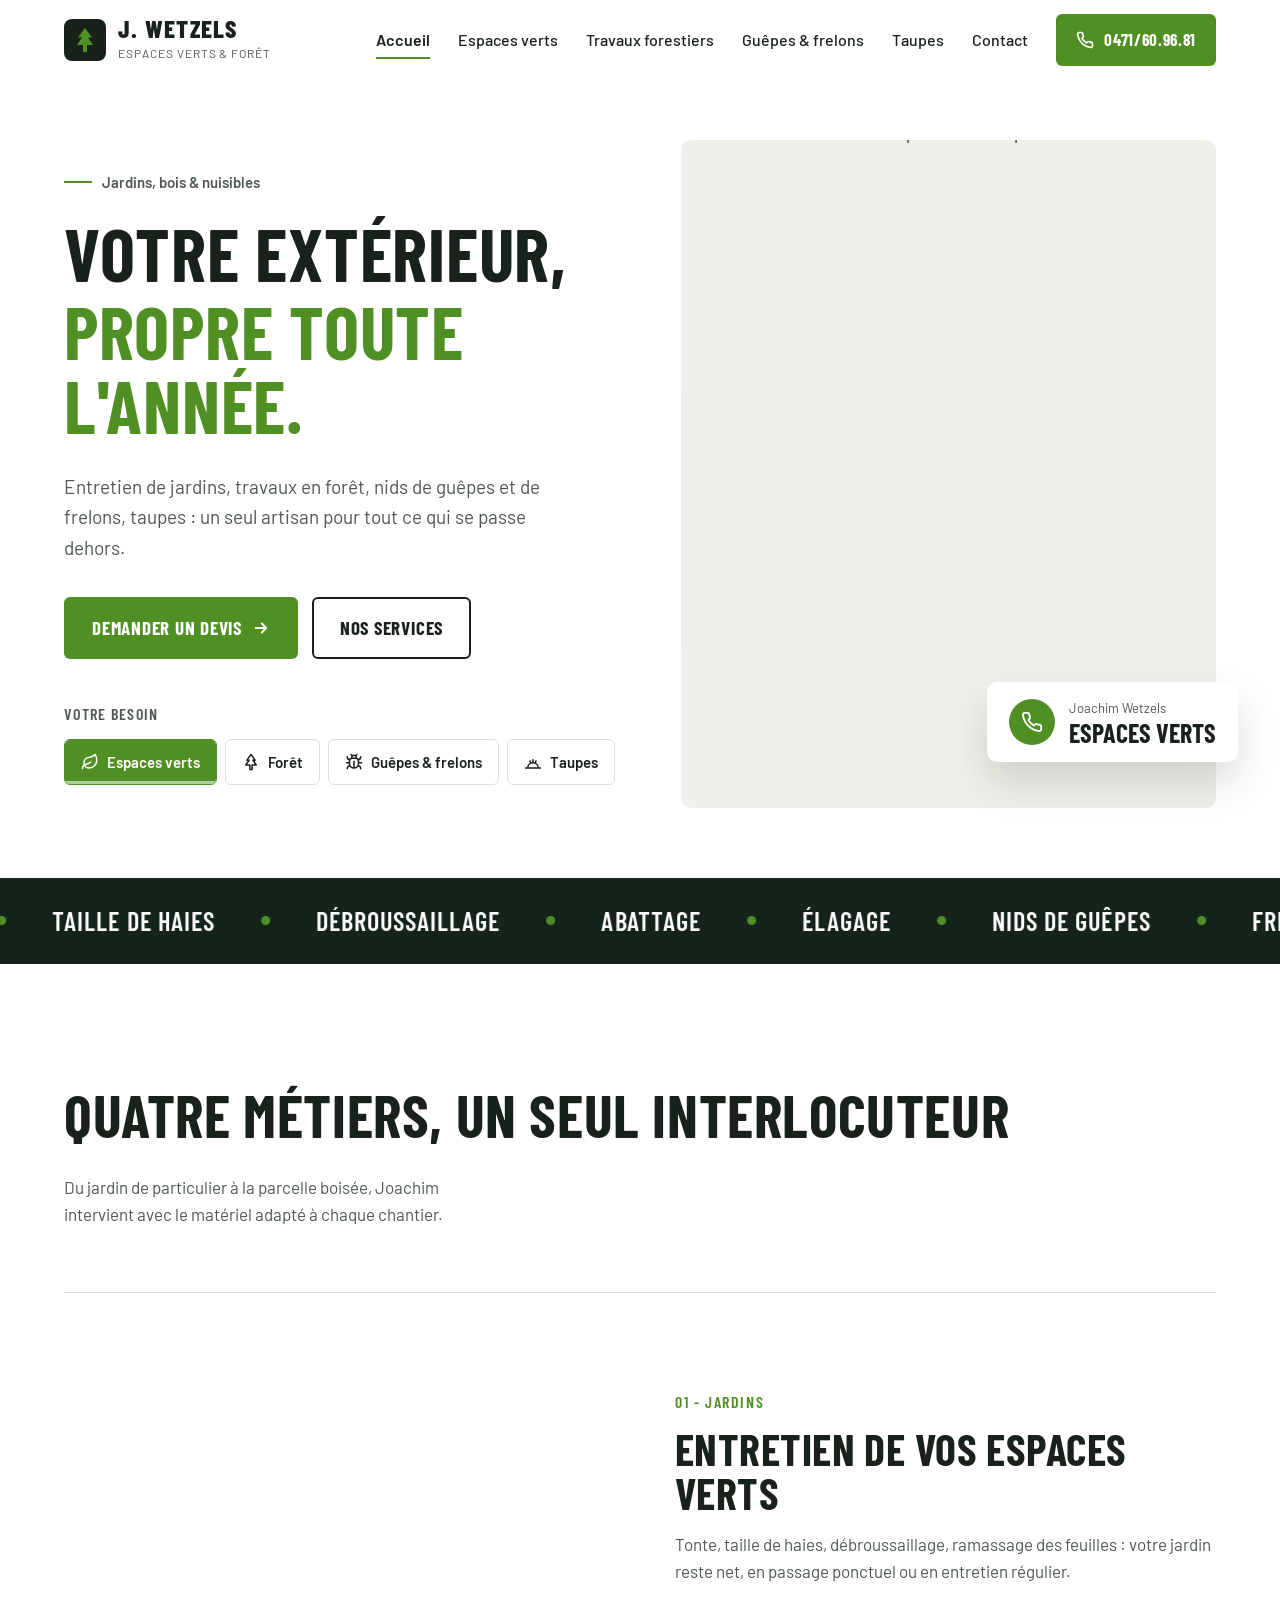
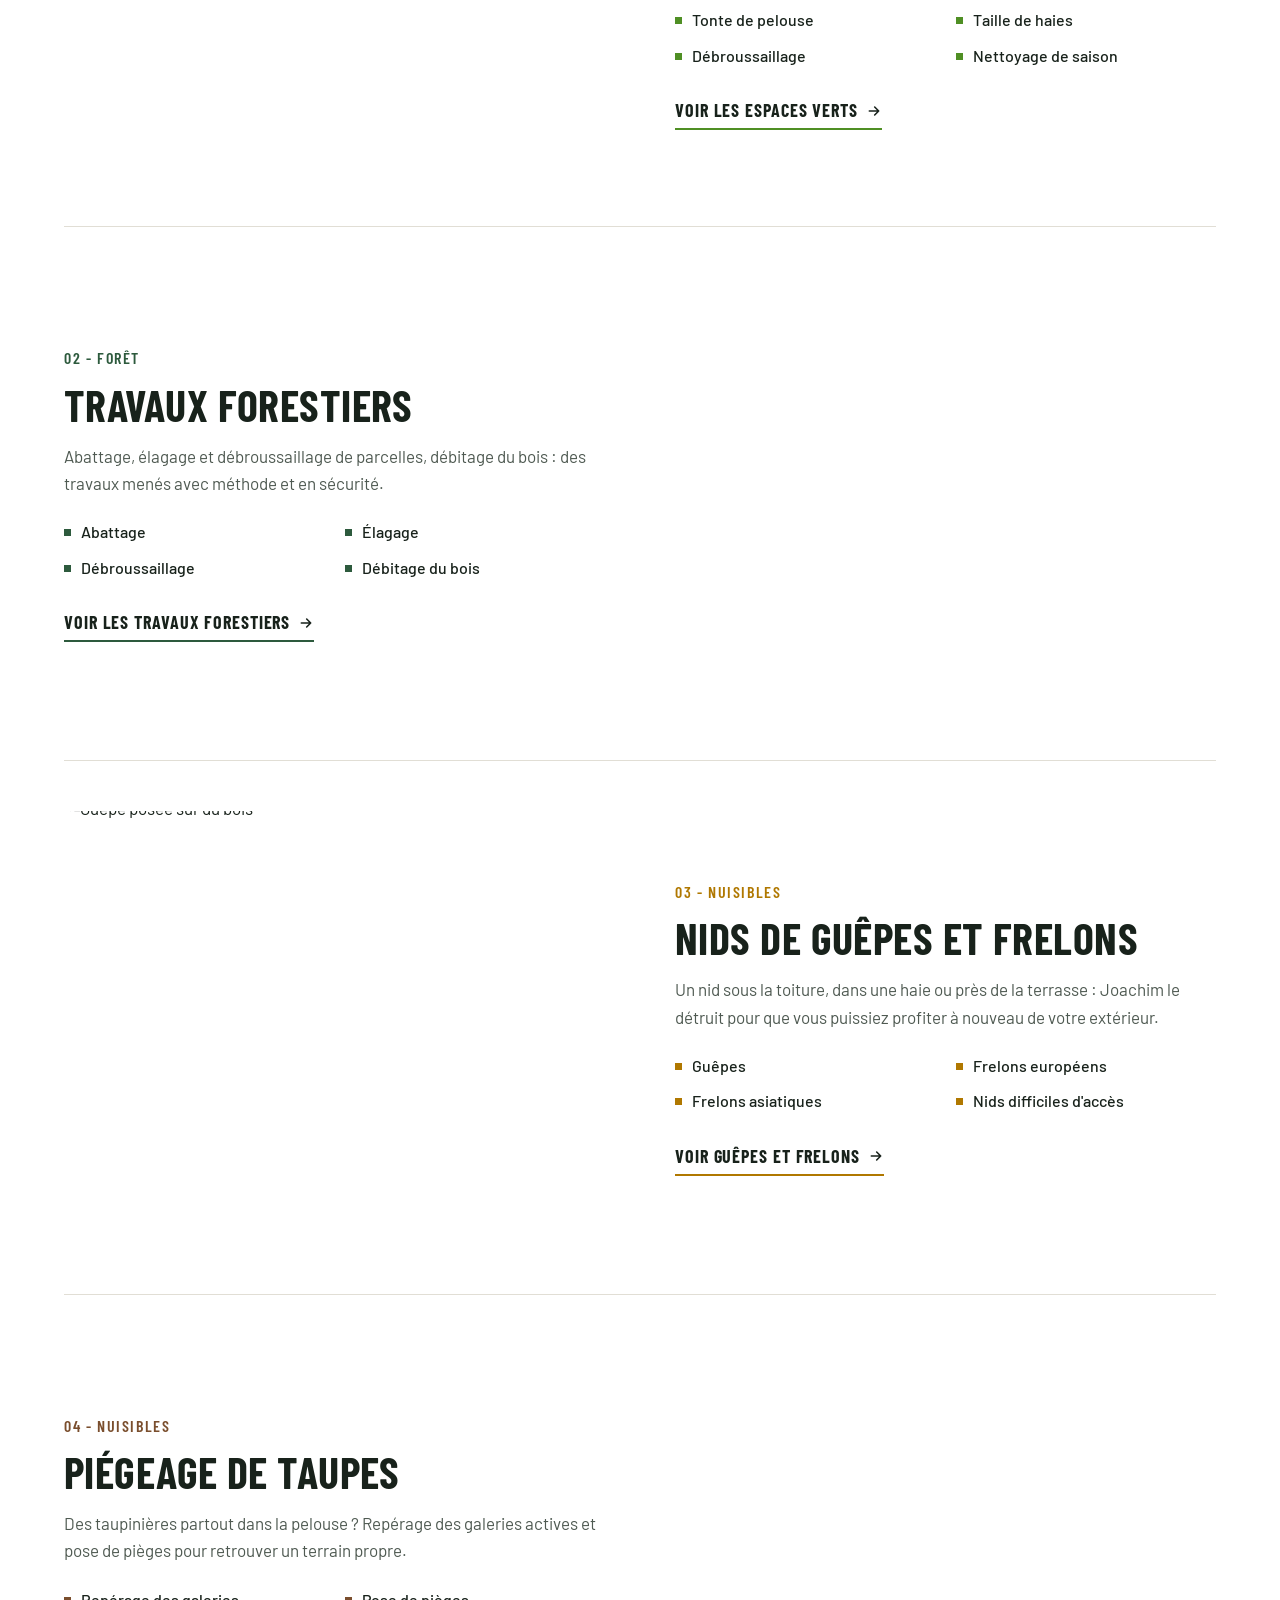
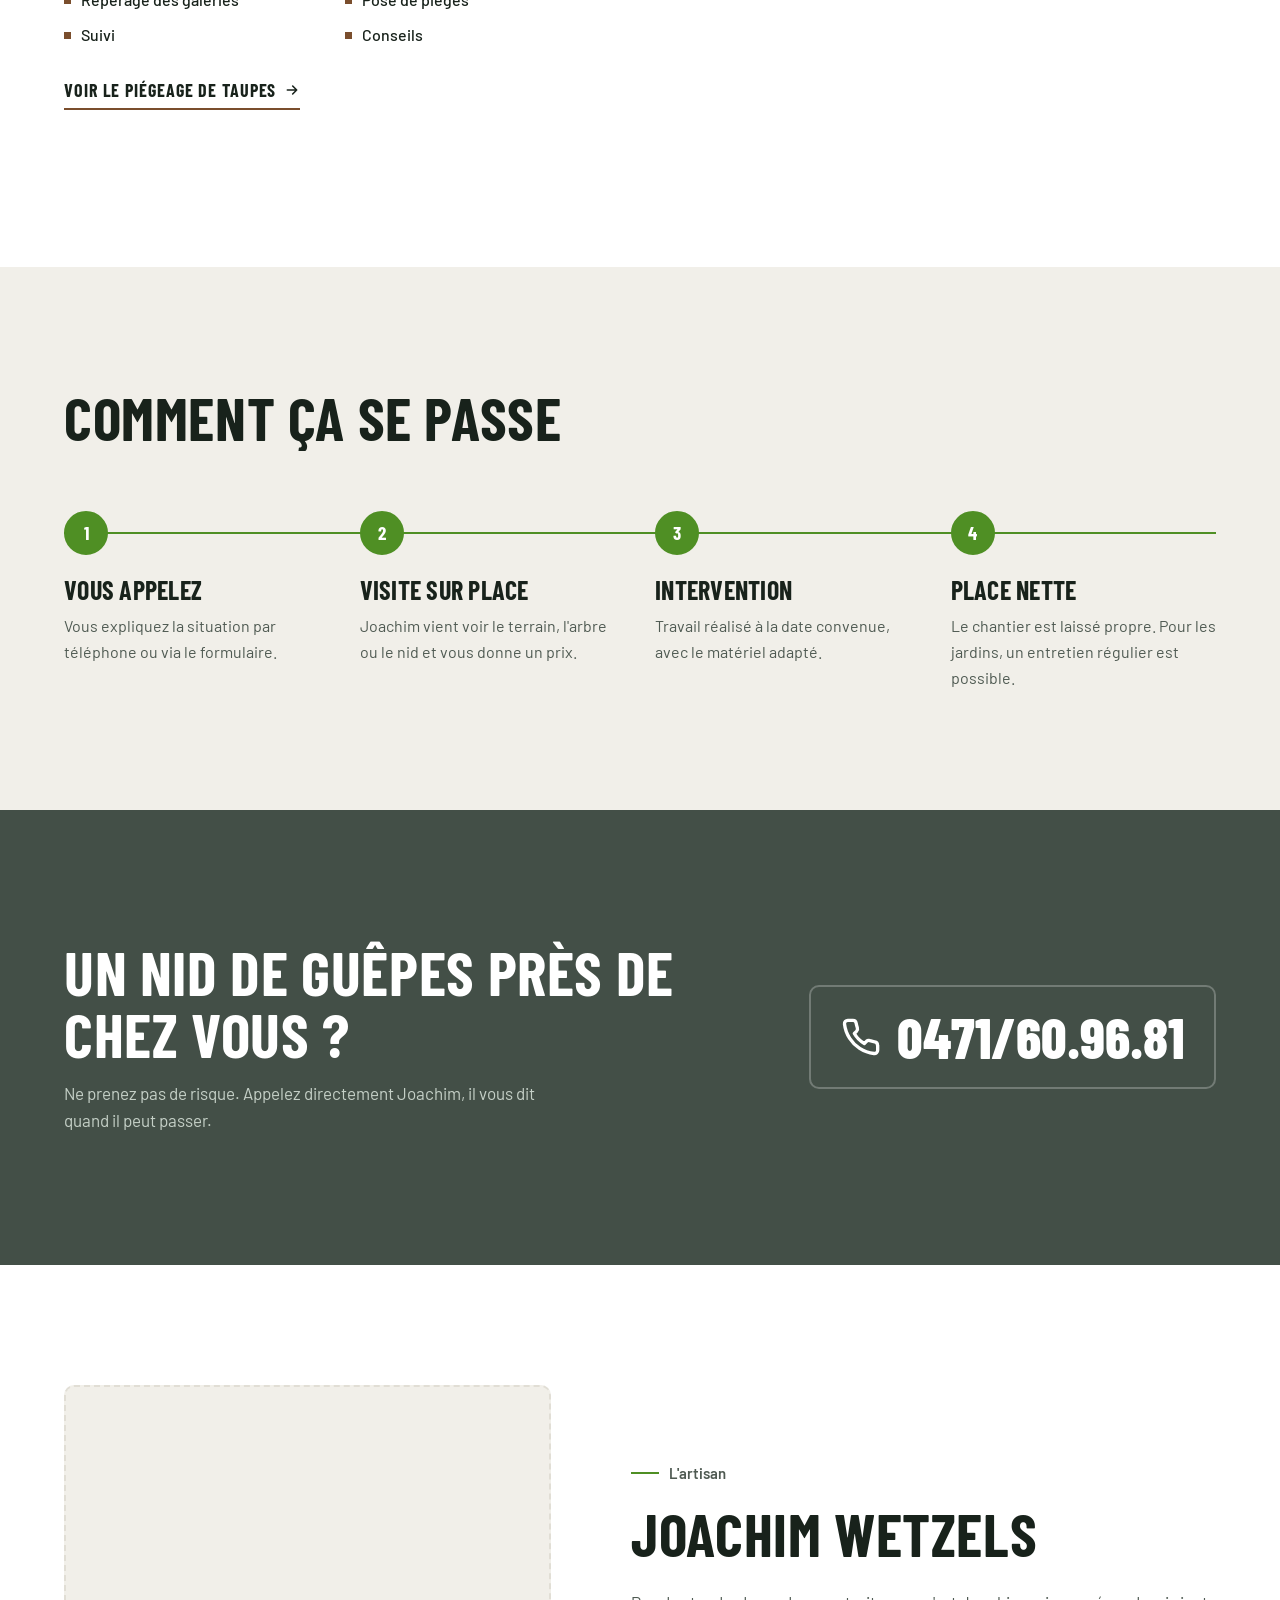
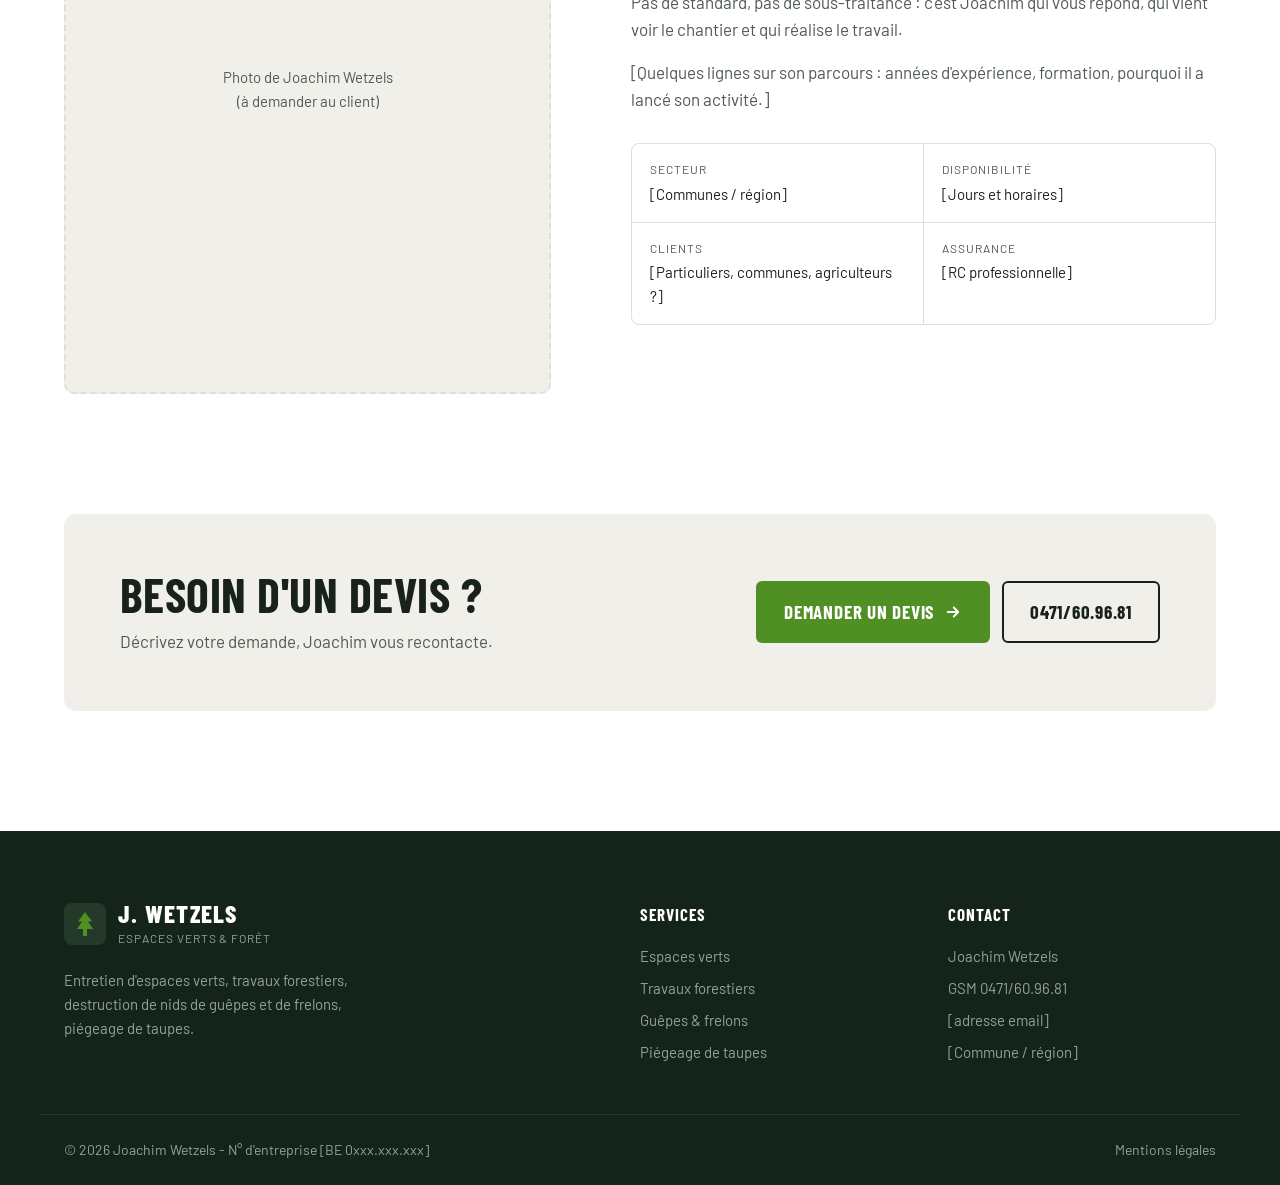
==== index.html @ 82a962f4 "Add files via upload" ====
<!doctype html>
<html lang="fr">
<head>
<meta charset="utf-8">
<meta name="viewport" content="width=device-width, initial-scale=1">
<title>Joachim Wetzels | Espaces verts, travaux forestiers, guêpes et taupes</title>
<meta name="description" content="Joachim Wetzels : entretien d'espaces verts, travaux forestiers, destruction de nids de guêpes et de frelons, piégeage de taupes. GSM 0471/60.96.81.">
<link rel="preconnect" href="https://fonts.googleapis.com">
<link rel="preconnect" href="https://fonts.gstatic.com" crossorigin>
<link href="https://fonts.googleapis.com/css2?family=Barlow+Condensed:wght@500;600;700;800&family=Barlow:wght@400;500;600&display=swap" rel="stylesheet">
<link rel="stylesheet" href="style.css">
</head>
<body data-theme="verts">
<div class="rideau" aria-hidden="true"><svg width="44" height="52" viewBox="0 0 22 26"><path d="M11 1 4 10.5h4L3 18h6v7h4v-7h6l-5-7.5h4z" fill="#4F8F24"/></svg></div>

<header id="header">
  <div class="c">
    <a href="index.html" class="logo" aria-label="Joachim Wetzels, accueil">
      <span class="logo-mark"><svg width="22" height="26" viewBox="0 0 22 26" aria-hidden="true"><path d="M11 1 4 10.5h4L3 18h6v7h4v-7h6l-5-7.5h4z" fill="var(--accent)"/></svg></span>
      <span><b>J. WETZELS</b><small>Espaces verts &amp; forêt</small></span>
    </a>
    <button class="burger" aria-label="Ouvrir le menu" aria-expanded="false"><svg width="26" height="26" viewBox="0 0 24 24" fill="none" stroke="currentColor" stroke-width="2"><path d="M3 7h18M3 12h18M3 17h18"/></svg></button>
    <nav id="menu">
      <a class="lien" href="index.html">Accueil</a>
      <a class="lien" href="espaces-verts.html">Espaces verts</a>
      <a class="lien" href="travaux-forestiers.html">Travaux forestiers</a>
      <a class="lien" href="guepes-frelons.html">Guêpes &amp; frelons</a>
      <a class="lien" href="taupes.html">Taupes</a>
      <a class="lien" href="contact.html">Contact</a>
      <a class="btn btn-plein" href="tel:+32471609681"><svg class="tel-ic" width="18" height="18" viewBox="0 0 24 24" fill="none" stroke="currentColor" stroke-width="2.2" stroke-linecap="round" stroke-linejoin="round" aria-hidden="true"><path d="M22 16.9v3a2 2 0 0 1-2.2 2 19.8 19.8 0 0 1-8.6-3.1 19.5 19.5 0 0 1-6-6A19.8 19.8 0 0 1 2.1 4.2 2 2 0 0 1 4.1 2h3a2 2 0 0 1 2 1.7c.1 1 .4 1.9.7 2.8a2 2 0 0 1-.5 2.1L8 9.9a16 16 0 0 0 6 6l1.3-1.3a2 2 0 0 1 2.1-.4c.9.3 1.8.6 2.8.7a2 2 0 0 1 1.7 2z"/></svg> 0471/60.96.81</a>
    </nav>
  </div>
</header>

<main>
<section class="hero" id="accueil">
  <div class="c">
    <div>
      <div class="etiquette"><i></i>Jardins, bois &amp; nuisibles</div>
      <h1 class="titre">
        <span class="ligne-t"><span>Votre extérieur,</span></span>
        <span class="ligne-t"><span class="accent" id="heroFin">propre toute l'année.</span></span>
      </h1>
      <p class="chapo">Entretien de jardins, travaux en forêt, nids de guêpes et de frelons, taupes : un seul artisan pour tout ce qui se passe dehors.</p>
      <div class="actions">
        <a href="contact.html" class="btn btn-plein">Demander un devis <svg width="18" height="18" viewBox="0 0 24 24" fill="none" stroke="currentColor" stroke-width="2.4" stroke-linecap="round" stroke-linejoin="round" aria-hidden="true"><path d="M5 12h14M13 6l6 6-6 6"/></svg></a>
        <a href="#services" class="btn btn-contour">Nos services</a>
      </div>
      <div class="choix-service">
        <p>Votre besoin</p>
        <div class="onglets"><button class="onglet" data-theme="verts" aria-pressed="true"><svg width="18" height="18" viewBox="0 0 24 24" fill="none" stroke="currentColor" stroke-width="2" stroke-linecap="round" stroke-linejoin="round" aria-hidden="true"><path d="M11 20A7 7 0 0 1 9.8 6.1C15.5 5 17 4.5 19 2c1 2 2 4.2 2 8 0 5.5-4.8 10-10 10Z"/><path d="M2 21c0-3 1.9-5.4 5.1-6C9.5 14.5 12 13 13 12"/></svg><span>Espaces verts</span><i class="jauge"></i></button><button class="onglet" data-theme="foret" aria-pressed="false"><svg width="18" height="18" viewBox="0 0 24 24" fill="none" stroke="currentColor" stroke-width="2" stroke-linecap="round" stroke-linejoin="round" aria-hidden="true"><path d="M12 2 6.5 9.5h3L5 16h5.5v6h3v-6H19l-4.5-6.5h3z"/></svg><span>Forêt</span><i class="jauge"></i></button><button class="onglet" data-theme="guepes" aria-pressed="false"><svg width="18" height="18" viewBox="0 0 24 24" fill="none" stroke="currentColor" stroke-width="2" stroke-linecap="round" stroke-linejoin="round" aria-hidden="true"><path d="m8 2 1.9 1.9M14.1 3.9 16 2M9 7.1v-1a3 3 0 1 1 6 0v1"/><path d="M12 20c-3.3 0-6-2.7-6-6v-3a4 4 0 0 1 4-4h4a4 4 0 0 1 4 4v3c0 3.3-2.7 6-6 6M12 20v-9M6.5 9C4.6 8.8 3 7.1 3 5M6 13H2M3 21c0-2.1 1.7-3.9 3.8-4M21 5c0 2.1-1.6 3.8-3.5 4M22 13h-4M17.2 17c2.1.1 3.8 1.9 3.8 4"/></svg><span>Guêpes &amp; frelons</span><i class="jauge"></i></button><button class="onglet" data-theme="taupes" aria-pressed="false"><svg width="18" height="18" viewBox="0 0 24 24" fill="none" stroke="currentColor" stroke-width="2" stroke-linecap="round" stroke-linejoin="round" aria-hidden="true"><path d="M2 20h20M5 20c0-4 3-7 7-7s7 3 7 7M12 13V9M9 13.5 8 10.5M15 13.5l1-3"/></svg><span>Taupes</span><i class="jauge"></i></button></div>
      </div>
    </div>
    <div class="hero-visuel">
      <div class="cadre">
        <img class="actif" data-theme="verts" src="https://images.unsplash.com/photo-1689728318937-17d24bc0a65c?auto=format&fit=crop&w=1100&q=75" alt="Homme taillant une bordure de pelouse au coupe-bordure">
        <img data-theme="foret" src="https://images.unsplash.com/photo-1642752576826-9215339db2e9?auto=format&fit=crop&w=1100&q=75" alt="Bûcheron avec une tronçonneuse en forêt">
        <img data-theme="guepes" src="https://images.unsplash.com/photo-1755039022246-d7e7f58b54c7?auto=format&fit=crop&w=1100&q=75" alt="Nid de guêpes accroché à une branche">
        <img data-theme="taupes" src="https://images.unsplash.com/photo-1760960850756-f7bad3109850?auto=format&fit=crop&w=1100&q=75" alt="Taupinières sur une pelouse">
      </div>
      <div class="badge"><span class="rond"><svg width="22" height="22" viewBox="0 0 24 24" fill="none" stroke="currentColor" stroke-width="2" stroke-linecap="round" stroke-linejoin="round" aria-hidden="true"><path d="M22 16.9v3a2 2 0 0 1-2.2 2 19.8 19.8 0 0 1-8.6-3.1 19.5 19.5 0 0 1-6-6A19.8 19.8 0 0 1 2.1 4.2 2 2 0 0 1 4.1 2h3a2 2 0 0 1 2 1.7c.1 1 .4 1.9.7 2.8a2 2 0 0 1-.5 2.1L8 9.9a16 16 0 0 0 6 6l1.3-1.3a2 2 0 0 1 2.1-.4c.9.3 1.8.6 2.8.7a2 2 0 0 1 1.7 2z"/></svg></span><span><small>Joachim Wetzels</small><b id="badgeTxt">Espaces verts</b></span></div>
    </div>
  </div>
</section>

<div class="defile" aria-hidden="true">
  <div class="piste">
    <span>Tonte</span><span>Taille de haies</span><span>Débroussaillage</span><span>Abattage</span><span>Élagage</span><span>Nids de guêpes</span><span>Frelons asiatiques</span><span>Piégeage de taupes</span><span>Tonte</span><span>Taille de haies</span><span>Débroussaillage</span><span>Abattage</span><span>Élagage</span><span>Nids de guêpes</span><span>Frelons asiatiques</span><span>Piégeage de taupes</span>
  </div>
</div>

<section class="bloc" id="services" style="padding-bottom:40px">
  <div class="c">
    <div class="entete">
      <h2 class="titre masque">Quatre métiers, un seul interlocuteur</h2>
      <p class="monte">Du jardin de particulier à la parcelle boisée, Joachim intervient avec le matériel adapté à chaque chantier.</p>
    </div>
    <div>
      
      <article class="presta verts">
        <div class="presta-img revele"><img class="para" src="https://images.unsplash.com/photo-1734303023491-db8037a21f09?auto=format&fit=crop&w=1100&q=75" alt="Homme tondant une pelouse" loading="lazy"></div>
        <div class="monte">
          <div class="num">01 - Jardins</div>
          <h3 class="titre">Entretien de vos espaces verts</h3>
          <p>Tonte, taille de haies, débroussaillage, ramassage des feuilles : votre jardin reste net, en passage ponctuel ou en entretien régulier.</p>
          <ul class="puces"><li>Tonte de pelouse</li><li>Taille de haies</li><li>Débroussaillage</li><li>Nettoyage de saison</li></ul>
          <a href="espaces-verts.html" class="plus">Voir les espaces verts <svg width="16" height="16" viewBox="0 0 24 24" fill="none" stroke="currentColor" stroke-width="2.4" stroke-linecap="round" stroke-linejoin="round" aria-hidden="true"><path d="M5 12h14M13 6l6 6-6 6"/></svg></a>
        </div>
      </article>
      
      <article class="presta foret">
        <div class="presta-img revele"><img class="para" src="https://images.unsplash.com/photo-1781642945922-b9452456d658?auto=format&fit=crop&w=1100&q=75" alt="Tronçonneuse coupant un tronc, sciure qui vole" loading="lazy"></div>
        <div class="monte">
          <div class="num">02 - Forêt</div>
          <h3 class="titre">Travaux forestiers</h3>
          <p>Abattage, élagage et débroussaillage de parcelles, débitage du bois : des travaux menés avec méthode et en sécurité.</p>
          <ul class="puces"><li>Abattage</li><li>Élagage</li><li>Débroussaillage</li><li>Débitage du bois</li></ul>
          <a href="travaux-forestiers.html" class="plus">Voir les travaux forestiers <svg width="16" height="16" viewBox="0 0 24 24" fill="none" stroke="currentColor" stroke-width="2.4" stroke-linecap="round" stroke-linejoin="round" aria-hidden="true"><path d="M5 12h14M13 6l6 6-6 6"/></svg></a>
        </div>
      </article>
      
      <article class="presta guepes">
        <div class="presta-img revele"><img class="para" src="https://images.unsplash.com/photo-1580258228923-387ae9679196?auto=format&fit=crop&w=1100&q=75" alt="Guêpe posée sur du bois" loading="lazy"></div>
        <div class="monte">
          <div class="num">03 - Nuisibles</div>
          <h3 class="titre">Nids de guêpes et frelons</h3>
          <p>Un nid sous la toiture, dans une haie ou près de la terrasse : Joachim le détruit pour que vous puissiez profiter à nouveau de votre extérieur.</p>
          <ul class="puces"><li>Guêpes</li><li>Frelons européens</li><li>Frelons asiatiques</li><li>Nids difficiles d'accès</li></ul>
          <a href="guepes-frelons.html" class="plus">Voir guêpes et frelons <svg width="16" height="16" viewBox="0 0 24 24" fill="none" stroke="currentColor" stroke-width="2.4" stroke-linecap="round" stroke-linejoin="round" aria-hidden="true"><path d="M5 12h14M13 6l6 6-6 6"/></svg></a>
        </div>
      </article>
      
      <article class="presta taupes">
        <div class="presta-img revele"><img class="para" src="https://images.unsplash.com/photo-1788229717590-857bbdd05288?auto=format&fit=crop&w=1100&q=75" alt="Petite taupinière dans l'herbe" loading="lazy"></div>
        <div class="monte">
          <div class="num">04 - Nuisibles</div>
          <h3 class="titre">Piégeage de taupes</h3>
          <p>Des taupinières partout dans la pelouse ? Repérage des galeries actives et pose de pièges pour retrouver un terrain propre.</p>
          <ul class="puces"><li>Repérage des galeries</li><li>Pose de pièges</li><li>Suivi</li><li>Conseils</li></ul>
          <a href="taupes.html" class="plus">Voir le piégeage de taupes <svg width="16" height="16" viewBox="0 0 24 24" fill="none" stroke="currentColor" stroke-width="2.4" stroke-linecap="round" stroke-linejoin="round" aria-hidden="true"><path d="M5 12h14M13 6l6 6-6 6"/></svg></a>
        </div>
      </article>
    </div>
  </div>
</section>

<section class="bloc gris">
  <div class="c">
    <h2 class="titre masque h2">Comment ça se passe</h2>
    <div class="etapes">
      <div class="rail"><i></i></div>
      <div class="etape"><div class="pt">1</div><h3 class="titre">Vous appelez</h3><p>Vous expliquez la situation par téléphone ou via le formulaire.</p></div>
      <div class="etape"><div class="pt">2</div><h3 class="titre">Visite sur place</h3><p>Joachim vient voir le terrain, l'arbre ou le nid et vous donne un prix.</p></div>
      <div class="etape"><div class="pt">3</div><h3 class="titre">Intervention</h3><p>Travail réalisé à la date convenue, avec le matériel adapté.</p></div>
      <div class="etape"><div class="pt">4</div><h3 class="titre">Place nette</h3><p>Le chantier est laissé propre. Pour les jardins, un entretien régulier est possible.</p></div>
    </div>
  </div>
</section>

<section class="appel">
  <div class="appel-fond" style="background-image:url('https://images.unsplash.com/photo-1642752589263-bffbe6f48917?auto=format&fit=crop&w=1800&q=75')"></div>
  <div class="c">
    <div>
      <h2 class="titre masque">Un nid de guêpes près de chez vous ?</h2>
      <p class="monte">Ne prenez pas de risque. Appelez directement Joachim, il vous dit quand il peut passer.</p>
    </div>
    <a href="tel:+32471609681" class="gros-tel monte"><svg width="40" height="40" viewBox="0 0 24 24" fill="none" stroke="currentColor" stroke-width="2" stroke-linecap="round" stroke-linejoin="round" aria-hidden="true"><path d="M22 16.9v3a2 2 0 0 1-2.2 2 19.8 19.8 0 0 1-8.6-3.1 19.5 19.5 0 0 1-6-6A19.8 19.8 0 0 1 2.1 4.2 2 2 0 0 1 4.1 2h3a2 2 0 0 1 2 1.7c.1 1 .4 1.9.7 2.8a2 2 0 0 1-.5 2.1L8 9.9a16 16 0 0 0 6 6l1.3-1.3a2 2 0 0 1 2.1-.4c.9.3 1.8.6 2.8.7a2 2 0 0 1 1.7 2z"/></svg>
      0471/60.96.81
    </a>
  </div>
</section>

<section class="bloc artisan">
  <div class="c">
    <!-- Remplacer par une vraie photo de Joachim -->
    <div class="portrait monte">Photo de Joachim Wetzels<br>(à demander au client)</div>
    <div>
      <div class="etiquette monte"><i></i>L'artisan</div>
      <h2 class="titre masque">Joachim Wetzels</h2>
      <p class="monte">Pas de standard, pas de sous-traitance : c'est Joachim qui vous répond, qui vient voir le chantier et qui réalise le travail.</p>
      <p class="monte">[Quelques lignes sur son parcours : années d'expérience, formation, pourquoi il a lancé son activité.]</p>
      <div class="fiche monte">
        <div><small>Secteur</small>[Communes / région]</div>
        <div><small>Disponibilité</small>[Jours et horaires]</div>
        <div><small>Clients</small>[Particuliers, communes, agriculteurs ?]</div>
        <div><small>Assurance</small>[RC professionnelle]</div>
      </div>
    </div>
  </div>
</section>

<section class="bloc" style="padding-top:0">
  <div class="c">
    <div class="cta-fin monte">
      <div>
        <h2 class="titre">Besoin d'un devis ?</h2>
        <p>Décrivez votre demande, Joachim vous recontacte.</p>
      </div>
      <div class="actions">
        <a href="contact.html?service=verts" class="btn btn-plein">Demander un devis <svg width="18" height="18" viewBox="0 0 24 24" fill="none" stroke="currentColor" stroke-width="2.4" stroke-linecap="round" stroke-linejoin="round" aria-hidden="true"><path d="M5 12h14M13 6l6 6-6 6"/></svg></a>
        <a href="tel:+32471609681" class="btn btn-contour">0471/60.96.81</a>
      </div>
    </div>
  </div>
</section>
</main>
<footer>
  <div class="c pied">
    <div>
      <a href="index.html" class="logo"><span class="logo-mark"><svg width="22" height="26" viewBox="0 0 22 26" aria-hidden="true"><path d="M11 1 4 10.5h4L3 18h6v7h4v-7h6l-5-7.5h4z" fill="var(--accent)"/></svg></span><span><b>J. WETZELS</b><small>Espaces verts &amp; forêt</small></span></a>
      <p>Entretien d'espaces verts, travaux forestiers, destruction de nids de guêpes et de frelons, piégeage de taupes.</p>
    </div>
    <div>
      <h4>Services</h4>
      <ul>
        <li><a href="espaces-verts.html">Espaces verts</a></li>
        <li><a href="travaux-forestiers.html">Travaux forestiers</a></li>
        <li><a href="guepes-frelons.html">Guêpes &amp; frelons</a></li>
        <li><a href="taupes.html">Piégeage de taupes</a></li>
      </ul>
    </div>
    <div>
      <h4>Contact</h4>
      <ul>
        <li>Joachim Wetzels</li>
        <li><a href="tel:+32471609681">GSM 0471/60.96.81</a></li>
        <li>[adresse email]</li>
        <li>[Commune / région]</li>
      </ul>
    </div>
  </div>
  <div class="c bas-pied">
    <span>© <span class="annee">2026</span> Joachim Wetzels - N° d'entreprise [BE 0xxx.xxx.xxx]</span>
    <a href="#">Mentions légales</a>
  </div>
</footer>
<script src="main.js"></script>
</body>
</html>
---- style.css ----
/* =========================================================
   Joachim Wetzels - Espaces verts, forêt, nuisibles
   ========================================================= */
:root{
  --encre:#18221B;
  --encre-2:#4F5A52;
  --fond:#FFFFFF;
  --fond-2:#F1EFE9;
  --ligne:#E1DED5;
  --nuit:#15241A;
  --verts:#4F8F24;
  --foret:#2D5A3D;
  --guepes:#B07800;
  --taupes:#7A4E2D;
  --accent:var(--verts);
}
body[data-theme="foret"]{--accent:var(--foret)}
body[data-theme="guepes"]{--accent:var(--guepes)}
body[data-theme="taupes"]{--accent:var(--taupes)}

*{box-sizing:border-box}
html{scroll-behavior:smooth;scroll-padding-top:84px}
body{margin:0;font-family:'Barlow',Arial,sans-serif;font-size:17px;line-height:1.6;color:var(--encre);background:var(--fond);overflow-x:hidden}
a{color:inherit;text-decoration:none}
img{display:block;max-width:100%}
.c{max-width:1200px;margin:0 auto;padding:0 24px}
.titre{font-family:'Barlow Condensed',sans-serif;font-weight:700;text-transform:uppercase;letter-spacing:.01em;line-height:1;margin:0}
.accent{color:var(--accent);transition:color .6s ease}

/* ---------- Rideau de transition entre pages ---------- */
.rideau{position:fixed;inset:0;z-index:999;background:var(--nuit);transform-origin:top;animation:rideauHaut .9s .05s cubic-bezier(.7,0,.2,1) forwards;pointer-events:none;display:grid;place-items:center}
.rideau svg{opacity:1;animation:fonduSortie .3s forwards}
@keyframes rideauHaut{to{transform:scaleY(0)}}
@keyframes fonduSortie{to{opacity:0}}
body.sortie .rideau{transform-origin:bottom;animation:rideauBas .5s cubic-bezier(.7,0,.2,1) forwards}
body.sortie .rideau svg{animation:none;opacity:0}
@keyframes rideauBas{from{transform:scaleY(0)}to{transform:scaleY(1)}}

/* ---------- Boutons ---------- */
.btn{display:inline-flex;align-items:center;gap:10px;font-family:'Barlow Condensed',sans-serif;font-weight:700;font-size:19px;text-transform:uppercase;letter-spacing:.04em;padding:14px 26px;border-radius:6px;border:2px solid transparent;cursor:pointer;transition:background .6s ease,color .25s,border-color .25s,transform .25s}
.btn-plein{background:var(--accent);color:#fff}
.btn-plein:hover{transform:translateY(-2px)}
.btn-contour{border-color:var(--encre);color:var(--encre)}
.btn-contour:hover{background:var(--encre);color:#fff}
.btn svg{transition:transform .25s}
.btn:hover svg{transform:translateX(4px)}
.btn .tel-ic{transition:none}
.btn:hover .tel-ic{transform:none}

/* ---------- Header ---------- */
header{position:fixed;top:0;left:0;right:0;z-index:100;transition:background .3s,box-shadow .3s}
header.plein{background:rgba(255,255,255,.97);box-shadow:0 1px 0 var(--ligne)}
header .c{display:flex;align-items:center;justify-content:space-between;height:80px;gap:20px}
.logo{display:flex;align-items:center;gap:12px;flex-shrink:0}
.logo-mark{width:42px;height:42px;border-radius:8px;background:var(--encre);display:grid;place-items:center;flex-shrink:0}
.logo-mark path{transition:fill .6s ease}
.logo b{font-family:'Barlow Condensed',sans-serif;font-weight:800;font-size:25px;letter-spacing:.05em;line-height:1;display:block}
.logo small{display:block;font-size:12px;color:var(--encre-2);letter-spacing:.08em;text-transform:uppercase;margin-top:3px}
nav{display:flex;align-items:center;gap:28px}
nav a.lien{font-weight:500;font-size:16px;position:relative;white-space:nowrap}
nav a.lien::after{content:"";position:absolute;left:0;right:0;bottom:-6px;height:2px;background:var(--accent);transform:scaleX(0);transform-origin:right;transition:transform .35s ease,background .6s}
nav a.lien:hover::after,nav a.lien.actif::after{transform:scaleX(1);transform-origin:left}
nav a.lien.actif{font-weight:600}
nav .btn{padding:10px 18px;font-size:17px;white-space:nowrap}
.burger{display:none;background:none;border:0;cursor:pointer;padding:8px;color:var(--encre)}

/* ---------- Petits éléments ---------- */
.etiquette{display:inline-flex;align-items:center;gap:10px;font-weight:600;font-size:15px;color:var(--encre-2)}
.etiquette i{width:28px;height:2px;background:var(--accent);transition:background .6s}
.fil{font-size:14px;color:var(--encre-2);margin-bottom:22px;display:flex;gap:8px;flex-wrap:wrap}
.fil a:hover{color:var(--accent)}
@keyframes fondu{from{opacity:0;transform:translateY(14px)}to{opacity:1;transform:none}}
@keyframes sortir{to{transform:none}}

/* ---------- Hero (accueil + pages) ---------- */
.hero{padding:140px 0 70px;position:relative}
.hero .c{display:grid;grid-template-columns:1.05fr 1fr;gap:56px;align-items:center}
.hero h1{font-size:clamp(46px,6.2vw,74px);margin-top:22px}
.hero h1 .ligne-t{display:block;overflow:hidden;padding-bottom:.05em}
.hero h1 .ligne-t > span{display:block;transform:translateY(105%);animation:sortir .9s .55s cubic-bezier(.2,.8,.2,1) forwards}
.hero h1 .ligne-t:nth-child(2) > span{animation-delay:.67s}
.hero h1 .ligne-t:nth-child(3) > span{animation-delay:.79s}
.hero .chapo{font-size:19px;color:var(--encre-2);max-width:520px;margin:26px 0 0;opacity:0;animation:fondu .8s 1s forwards}
.hero .actions{display:flex;flex-wrap:wrap;gap:14px;margin-top:34px;opacity:0;animation:fondu .8s 1.15s forwards}
.hero .etiquette,.hero .fil{opacity:0;animation:fondu .8s .45s forwards}

.hero-visuel{position:relative}
.cadre{position:relative;aspect-ratio:4/5;border-radius:10px;overflow:hidden;clip-path:inset(0 0 100% 0);animation:devoile 1.2s .6s cubic-bezier(.7,0,.2,1) forwards;background:var(--fond-2)}
.cadre.large{aspect-ratio:5/4}
@keyframes devoile{to{clip-path:inset(0 0 0 0)}}
.cadre img{position:absolute;inset:-3%;width:106%;height:106%;max-width:none;object-fit:cover;transition:opacity .9s ease,transform 1.6s ease,translate .6s cubic-bezier(.2,.8,.2,1);transform:scale(1.08)}
.cadre img.actif{opacity:1;transform:scale(1)}
.cadre img:not(.actif){opacity:0}
.badge{position:absolute;right:-22px;bottom:46px;background:#fff;border-radius:10px;padding:16px 22px;box-shadow:0 20px 40px rgba(21,36,26,.15);opacity:0;animation:fondu .8s 1.5s forwards;display:flex;align-items:center;gap:14px;transition:translate .6s cubic-bezier(.2,.8,.2,1)}
.badge small{display:block;font-size:13px;color:var(--encre-2)}
.badge b{display:block;font-family:'Barlow Condensed',sans-serif;font-size:26px;font-weight:700;line-height:1.05;text-transform:uppercase}
.badge .rond{width:46px;height:46px;border-radius:50%;background:var(--accent);color:#fff;display:grid;place-items:center;transition:background .6s}

/* Sélecteur de services (accueil) */
.choix-service{margin-top:42px;opacity:0;animation:fondu .8s 1.3s forwards}
.choix-service p{margin:0 0 12px;font-family:'Barlow Condensed',sans-serif;font-weight:600;font-size:16px;text-transform:uppercase;letter-spacing:.08em;color:var(--encre-2)}
.onglets{display:flex;flex-wrap:wrap;gap:8px}
.onglet{position:relative;overflow:hidden;display:inline-flex;align-items:center;gap:8px;font:inherit;font-weight:600;font-size:15px;padding:10px 16px;border-radius:6px;border:1px solid var(--ligne);background:#fff;color:var(--encre);cursor:pointer;transition:border-color .3s,color .3s}
.onglet::before{content:"";position:absolute;inset:0;background:var(--accent);transform:scaleX(0);transform-origin:left;transition:transform .45s cubic-bezier(.7,0,.2,1),background .6s;z-index:0}
.onglet > *{position:relative;z-index:1}
.onglet:hover{border-color:var(--encre)}
.onglet[aria-pressed="true"]{color:#fff;border-color:var(--accent)}
.onglet[aria-pressed="true"]::before{transform:scaleX(1)}
.onglet .jauge{position:absolute;left:0;bottom:0;height:3px;width:100%;background:rgba(255,255,255,.55);transform:scaleX(0);transform-origin:left;z-index:2}
.onglet[aria-pressed="true"] .jauge.anime{animation:jauge 5.5s linear forwards}
@keyframes jauge{to{transform:scaleX(1)}}

/* ---------- Bandeau défilant ---------- */
.defile{background:var(--nuit);color:#fff;overflow:hidden;padding:22px 0;white-space:nowrap}
.defile .piste{display:inline-flex;gap:46px;will-change:transform}
.defile span{font-family:'Barlow Condensed',sans-serif;font-weight:600;font-size:26px;text-transform:uppercase;letter-spacing:.04em;display:inline-flex;align-items:center;gap:46px}
.defile span::after{content:"";width:9px;height:9px;border-radius:50%;background:var(--accent);transition:background .6s}

/* ---------- Sections génériques ---------- */
.bloc{padding:120px 0}
.bloc.gris{background:var(--fond-2)}
.entete{display:flex;justify-content:space-between;align-items:flex-end;gap:30px;flex-wrap:wrap;margin-bottom:64px}
.entete h2,.h2{font-size:clamp(40px,5vw,60px)}
.entete p{max-width:440px;color:var(--encre-2);margin:0}

/* Lignes de services alternées */
.presta{display:grid;grid-template-columns:1fr 1fr;gap:70px;align-items:center;padding:50px 0;border-top:1px solid var(--ligne)}
.presta:nth-child(even) .presta-img{order:2}
.presta-img{border-radius:10px;overflow:hidden;aspect-ratio:5/4;position:relative}
.presta-img img{width:100%;height:118%;object-fit:cover;position:absolute;top:-9%;left:0;will-change:transform}
.num{font-family:'Barlow Condensed',sans-serif;font-weight:600;font-size:16px;color:var(--accent);letter-spacing:.1em;text-transform:uppercase}
.presta h3{font-size:44px;margin:12px 0 16px}
.presta p{color:var(--encre-2);margin:0 0 22px}
.puces{list-style:none;padding:0;margin:0 0 28px;display:grid;grid-template-columns:1fr 1fr;gap:10px 20px}
.puces li{display:flex;gap:10px;align-items:baseline;font-weight:500;font-size:16px}
.puces li::before{content:"";flex-shrink:0;width:7px;height:7px;background:var(--accent);transform:translateY(-2px)}
.plus{font-family:'Barlow Condensed',sans-serif;font-weight:700;font-size:18px;text-transform:uppercase;letter-spacing:.05em;display:inline-flex;align-items:center;gap:8px;border-bottom:2px solid var(--accent);padding-bottom:3px;transition:gap .25s}
.plus:hover{gap:14px}
.presta.verts .num,.carte.verts .num{color:var(--verts)}.presta.verts .puces li::before{background:var(--verts)}.presta.verts .plus{border-color:var(--verts)}
.presta.foret .num,.carte.foret .num{color:var(--foret)}.presta.foret .puces li::before{background:var(--foret)}.presta.foret .plus{border-color:var(--foret)}
.presta.guepes .num,.carte.guepes .num{color:var(--guepes)}.presta.guepes .puces li::before{background:var(--guepes)}.presta.guepes .plus{border-color:var(--guepes)}
.presta.taupes .num,.carte.taupes .num{color:var(--taupes)}.presta.taupes .puces li::before{background:var(--taupes)}.presta.taupes .plus{border-color:var(--taupes)}
.presta.verts .revele::after{background:var(--verts)}
.presta.foret .revele::after{background:var(--foret)}
.presta.guepes .revele::after{background:var(--guepes)}
.presta.taupes .revele::after{background:var(--taupes)}

/* Méthode */
.etapes{position:relative;display:grid;grid-template-columns:repeat(4,1fr);gap:30px;margin-top:64px}
.rail{position:absolute;top:21px;left:0;right:0;height:2px;background:var(--ligne)}
.rail i{display:block;height:100%;width:0;background:var(--accent);transition:width 1.8s cubic-bezier(.6,0,.2,1),background .6s}
.etapes.vu .rail i{width:100%}
.etape{position:relative;opacity:0;transform:translateY(30px);transition:opacity .7s ease,transform .7s cubic-bezier(.2,.8,.2,1)}
.etapes.vu .etape{opacity:1;transform:none}
.etape .pt{width:44px;height:44px;border-radius:50%;background:#fff;border:2px solid var(--ligne);display:grid;place-items:center;font-family:'Barlow Condensed',sans-serif;font-weight:700;font-size:19px;transition:border-color .4s,background .4s,color .4s}
.etapes.vu .etape .pt{border-color:var(--accent);background:var(--accent);color:#fff}
.etapes.vu .etape:nth-child(3),.etapes.vu .etape:nth-child(3) .pt{transition-delay:.45s}
.etapes.vu .etape:nth-child(4),.etapes.vu .etape:nth-child(4) .pt{transition-delay:.9s}
.etapes.vu .etape:nth-child(5),.etapes.vu .etape:nth-child(5) .pt{transition-delay:1.35s}
.etape h3{font-size:26px;margin:22px 0 10px}
.etape p{margin:0;color:var(--encre-2);font-size:16px}

/* Bandeau appel */
.appel{position:relative;padding:130px 0;color:#fff;overflow:hidden}
.appel-fond{position:absolute;inset:-15% 0;background-position:center;background-size:cover;will-change:transform}
.appel::before{content:"";position:absolute;inset:0;background:rgba(21,36,26,.8);z-index:1}
.appel .c{position:relative;z-index:2;display:flex;justify-content:space-between;align-items:center;gap:40px;flex-wrap:wrap}
.appel h2{font-size:clamp(38px,5vw,62px);max-width:640px}
.appel p{color:#C5D0C7;margin:16px 0 0;max-width:480px}
.gros-tel{font-family:'Barlow Condensed',sans-serif;font-weight:800;font-size:clamp(36px,5vw,56px);line-height:1;display:inline-flex;align-items:center;gap:16px;padding:22px 30px;border:2px solid rgba(255,255,255,.25);border-radius:10px;transition:border-color .3s,background .3s;white-space:nowrap}
.gros-tel:hover{border-color:var(--accent);background:rgba(255,255,255,.05)}
.gros-tel svg{color:#fff;flex-shrink:0}
.gros-tel .ch{display:inline-block;opacity:0;transform:translateY(30px)}
.gros-tel.vu .ch{animation:fondu .6s cubic-bezier(.2,.8,.2,1) forwards;animation-delay:calc(.3s + var(--i) * 40ms)}

/* Artisan */
.artisan .c{display:grid;grid-template-columns:5fr 6fr;gap:80px;align-items:center}
.portrait{aspect-ratio:4/5;border-radius:10px;background:var(--fond-2);border:2px dashed var(--ligne);display:grid;place-items:center;text-align:center;color:var(--encre-2);font-size:15px;padding:30px}
.artisan h2{font-size:clamp(40px,5vw,60px);margin:18px 0 26px}
.artisan p{color:var(--encre-2);margin:0 0 16px}
.fiche{display:grid;grid-template-columns:1fr 1fr;gap:1px;background:var(--ligne);border:1px solid var(--ligne);border-radius:8px;overflow:hidden;margin-top:30px}
.fiche div{background:#fff;padding:16px 18px;font-size:15px}
.fiche small{display:block;font-size:12px;text-transform:uppercase;letter-spacing:.08em;color:var(--encre-2);margin-bottom:2px}

/* Cartes prestations (pages services) */
.cartes{display:grid;grid-template-columns:repeat(3,1fr);gap:24px}
.cartes.quatre{grid-template-columns:repeat(4,1fr)}
.carte{background:#fff;border:1px solid var(--ligne);border-radius:10px;padding:30px;position:relative;overflow:hidden;transition:transform .35s ease,box-shadow .35s ease}
.carte::after{content:"";position:absolute;left:0;bottom:0;height:3px;width:100%;background:var(--accent);transform:scaleX(0);transform-origin:left;transition:transform .45s cubic-bezier(.7,0,.2,1)}
.carte:hover{transform:translateY(-6px);box-shadow:0 18px 36px rgba(21,36,26,.08)}
.carte:hover::after{transform:scaleX(1)}
.carte .ic{width:50px;height:50px;border-radius:8px;background:var(--fond-2);color:var(--accent);display:grid;place-items:center;transition:background .35s,color .35s}
.carte:hover .ic{background:var(--accent);color:#fff}
.carte h3{font-size:26px;margin:20px 0 10px}
.carte p{margin:0;color:var(--encre-2);font-size:16px}
a.carte{display:block}
a.carte .plus{margin-top:18px}
a.carte.verts::after{background:var(--verts)}a.carte.foret::after{background:var(--foret)}a.carte.guepes::after{background:var(--guepes)}a.carte.taupes::after{background:var(--taupes)}
a.carte.verts .plus{border-color:var(--verts)}a.carte.foret .plus{border-color:var(--foret)}a.carte.guepes .plus{border-color:var(--guepes)}a.carte.taupes .plus{border-color:var(--taupes)}

/* Bloc texte + image */
.duo{display:grid;grid-template-columns:1fr 1fr;gap:70px;align-items:center}
.duo .img{border-radius:10px;overflow:hidden;aspect-ratio:4/5;position:relative}
.duo .img img{width:100%;height:118%;object-fit:cover;position:absolute;top:-9%;left:0}
.duo h2{font-size:clamp(36px,4.4vw,54px);margin:18px 0 22px}
.duo p{color:var(--encre-2);margin:0 0 16px}
.checks{list-style:none;padding:0;margin:26px 0 30px;display:flex;flex-direction:column;gap:14px}
.checks li{display:flex;gap:14px;align-items:flex-start}
.checks svg{flex-shrink:0;color:var(--accent);margin-top:3px}
.checks b{display:block}
.checks span{color:var(--encre-2);font-size:16px}

/* Galerie */
.galerie{display:grid;grid-template-columns:1.4fr 1fr 1fr;gap:20px}
.galerie figure{margin:0;border-radius:10px;overflow:hidden;aspect-ratio:4/5;position:relative}
.galerie figure:first-child{aspect-ratio:auto}
.galerie img{width:100%;height:100%;object-fit:cover;position:absolute;inset:0}
.galerie figcaption{position:absolute;left:14px;bottom:14px;z-index:3;background:#fff;font-size:14px;font-weight:600;padding:6px 12px;border-radius:5px}

/* Alerte (guêpes) */
.alerte{display:flex;gap:20px;align-items:flex-start;background:#FFF7E6;border:1px solid #F0D9A8;border-radius:10px;padding:26px 28px;margin-top:40px}
.alerte svg{flex-shrink:0;color:var(--guepes)}
.alerte b{display:block;font-family:'Barlow Condensed',sans-serif;font-size:22px;text-transform:uppercase;margin-bottom:4px}
.alerte p{margin:0;color:var(--encre-2)}

/* FAQ */
.faq{max-width:860px}
.faq details{border-bottom:1px solid var(--ligne)}
.faq summary{list-style:none;cursor:pointer;display:flex;justify-content:space-between;align-items:center;gap:20px;padding:24px 0;font-family:'Barlow Condensed',sans-serif;font-weight:600;font-size:24px;text-transform:uppercase;letter-spacing:.01em}
.faq summary::-webkit-details-marker{display:none}
.faq summary .croix{flex-shrink:0;width:34px;height:34px;border-radius:50%;border:1px solid var(--ligne);display:grid;place-items:center;transition:transform .4s cubic-bezier(.2,.8,.2,1),background .3s,color .3s,border-color .3s}
.faq details[open] summary .croix{transform:rotate(45deg);background:var(--accent);border-color:var(--accent);color:#fff}
.faq .rep{overflow:hidden}
.faq .rep p{margin:0 0 24px;color:var(--encre-2);max-width:720px}

/* Mini CTA */
.cta-fin{display:flex;justify-content:space-between;align-items:center;gap:30px;flex-wrap:wrap;padding:56px;border-radius:12px;background:var(--fond-2)}
.cta-fin h2{font-size:clamp(32px,4vw,48px)}
.cta-fin p{margin:10px 0 0;color:var(--encre-2)}
.cta-fin .actions{display:flex;gap:12px;flex-wrap:wrap}

/* ---------- Contact ---------- */
.contact{background:var(--nuit);color:#fff;padding:110px 0}
.contact .c{display:grid;grid-template-columns:5fr 7fr;gap:70px}
.contact h2{font-size:clamp(40px,5vw,60px)}
.contact .intro{color:#B3C0B6;margin:22px 0 40px}
.coord{display:flex;flex-direction:column;gap:22px}
.coord > div{display:flex;gap:16px;align-items:flex-start}
.coord svg{color:var(--accent);flex-shrink:0;margin-top:3px;transition:color .6s;filter:brightness(1.6)}
.coord small{display:block;color:#879A8C;font-size:13px;text-transform:uppercase;letter-spacing:.08em}
.coord b{font-weight:600;font-size:18px}
form{background:#fff;color:var(--encre);border-radius:10px;padding:40px}
.grille{display:grid;grid-template-columns:1fr 1fr;gap:18px}
.champ{display:flex;flex-direction:column;gap:7px}
.champ.large{grid-column:1/-1}
.champ > label,.champ > span{font-weight:600;font-size:14px}
.champ input,.champ select,.champ textarea{font:inherit;font-size:16px;padding:13px 14px;border:1px solid #CDD2CE;border-radius:6px;background:#fff;color:var(--encre);transition:border-color .2s,box-shadow .2s}
.champ input:focus,.champ select:focus,.champ textarea:focus{outline:none;border-color:var(--accent);box-shadow:0 0 0 3px color-mix(in srgb,var(--accent) 18%,transparent)}
.radios{display:flex;flex-wrap:wrap;gap:8px}
.radios input{position:absolute;opacity:0;pointer-events:none}
.radios label{font-weight:500;font-size:15px;padding:9px 15px;border:1px solid #CDD2CE;border-radius:6px;cursor:pointer;transition:all .2s}
.radios input:checked + label{background:var(--encre);border-color:var(--encre);color:#fff}
.radios input:focus-visible + label{outline:2px solid var(--accent);outline-offset:2px}
form .bas{display:flex;justify-content:space-between;align-items:center;gap:16px;flex-wrap:wrap;margin-top:26px}
form .bas small{color:var(--encre-2);font-size:13px;max-width:300px}
.merci{display:none;margin-top:18px;padding:14px 16px;border-radius:6px;background:#EAF5EC;color:#1D6B33;font-size:15px}

/* ---------- Footer ---------- */
footer{background:var(--nuit);color:#93A497;font-size:15px}
.pied{display:grid;grid-template-columns:2fr 1fr 1fr;gap:40px;padding-top:70px;padding-bottom:50px;border-bottom:1px solid #263A2C}
.pied .logo b{color:#fff}
.pied .logo small{color:#93A497}
.pied .logo-mark{background:#25392B}
.pied p{max-width:340px;margin:20px 0 0}
.pied h4{font-family:'Barlow Condensed',sans-serif;font-weight:700;text-transform:uppercase;letter-spacing:.06em;font-size:17px;color:#fff;margin:0 0 16px}
.pied ul{list-style:none;padding:0;margin:0;display:flex;flex-direction:column;gap:8px}
.pied a:hover{color:#fff}
.bas-pied{display:flex;justify-content:space-between;flex-wrap:wrap;gap:12px;padding-top:24px;padding-bottom:24px;font-size:14px}

/* ---------- Apparitions ---------- */
.monte{opacity:0;transform:translateY(36px);filter:blur(6px);transition:opacity .9s ease,transform .9s cubic-bezier(.2,.8,.2,1),filter .9s ease}
.monte.vu{opacity:1;transform:none;filter:none}
.mot{display:inline-block;overflow:hidden;vertical-align:top;padding-bottom:.06em;margin-bottom:-.06em}
.mot > span{display:inline-block;transform:translateY(110%) rotate(6deg);transform-origin:left bottom;transition:transform .9s cubic-bezier(.2,.8,.2,1);transition-delay:calc(var(--i) * 60ms)}
.masque.vu .mot > span{transform:none}

.revele{position:relative}
.revele::after{content:"";position:absolute;inset:0;z-index:2;background:var(--accent);transform:scaleX(0);transform-origin:left;pointer-events:none}
.revele.vu::after{animation:volet 1.3s cubic-bezier(.7,0,.2,1) forwards}
@keyframes volet{0%{transform:scaleX(0);transform-origin:left}45%{transform:scaleX(1);transform-origin:left}55%{transform:scaleX(1);transform-origin:right}100%{transform:scaleX(0);transform-origin:right}}
.revele img{opacity:0;scale:1.3;transition:opacity .01s .6s,scale 1.6s .6s cubic-bezier(.2,.8,.2,1)}
.revele.vu img{opacity:1;scale:1}
.presta:nth-child(even) .revele.vu::after{animation-name:volet-g}
@keyframes volet-g{0%{transform:scaleX(0);transform-origin:right}45%{transform:scaleX(1);transform-origin:right}55%{transform:scaleX(1);transform-origin:left}100%{transform:scaleX(0);transform-origin:left}}
.revele.vu:hover img{scale:1.06;transition:scale .8s cubic-bezier(.2,.8,.2,1)}
.portrait.monte{transform:translateY(36px) scale(.96)}
.portrait.monte.vu{transform:none}

/* ---------- Responsive ---------- */
@media (max-width:1100px){
  .burger{display:block}
  nav{display:none;position:absolute;top:80px;left:0;right:0;background:#fff;flex-direction:column;align-items:stretch;gap:0;padding:8px 24px 24px;box-shadow:0 12px 24px rgba(0,0,0,.08)}
  nav.ouvert{display:flex}
  nav a.lien{padding:14px 0;border-bottom:1px solid var(--ligne)}
  nav a.lien::after{display:none}
  nav .btn{margin-top:16px;justify-content:center}
  header{background:#fff;box-shadow:0 1px 0 var(--ligne)}
}
@media (max-width:980px){
  .hero .c,.presta,.artisan .c,.contact .c,.duo,.pied{grid-template-columns:1fr}
  .presta:nth-child(even) .presta-img{order:0}
  .presta,.duo{gap:34px}
  .hero-visuel{max-width:520px}
  .badge{right:12px}
  .etapes{grid-template-columns:1fr 1fr;row-gap:44px}
  .rail{display:none}
  .cartes,.cartes.quatre{grid-template-columns:1fr 1fr}
  .galerie{grid-template-columns:1fr 1fr}
  .galerie figure:first-child{grid-column:1/-1;aspect-ratio:16/9}
  .duo .img{aspect-ratio:4/3}
}
@media (max-width:640px){
  .hero{padding-top:115px}
  .presta h3{font-size:36px}
  .puces,.grille,.fiche,.cartes,.cartes.quatre,.etapes{grid-template-columns:1fr}
  form{padding:26px}
  .bloc{padding:80px 0}
  .contact{padding:80px 0}
  .appel{padding:90px 0}
  .cta-fin{padding:32px 26px}
  .faq summary{font-size:20px}
  .gros-tel{padding:18px 22px}
  .logo small{display:none}
}
@media (prefers-reduced-motion:reduce){
  *,*::before,*::after{animation:none!important;transition:none!important}
  html{scroll-behavior:auto}
  .rideau{display:none}
  .monte,.mot > span,.revele img,.etape,.gros-tel .ch,.cadre,.hero h1 .ligne-t > span,.hero .chapo,.hero .actions,.hero .etiquette,.hero .fil,.choix-service,.badge{opacity:1!important;transform:none!important;clip-path:none!important;filter:none!important;scale:1!important}
  .revele::after{display:none}
}
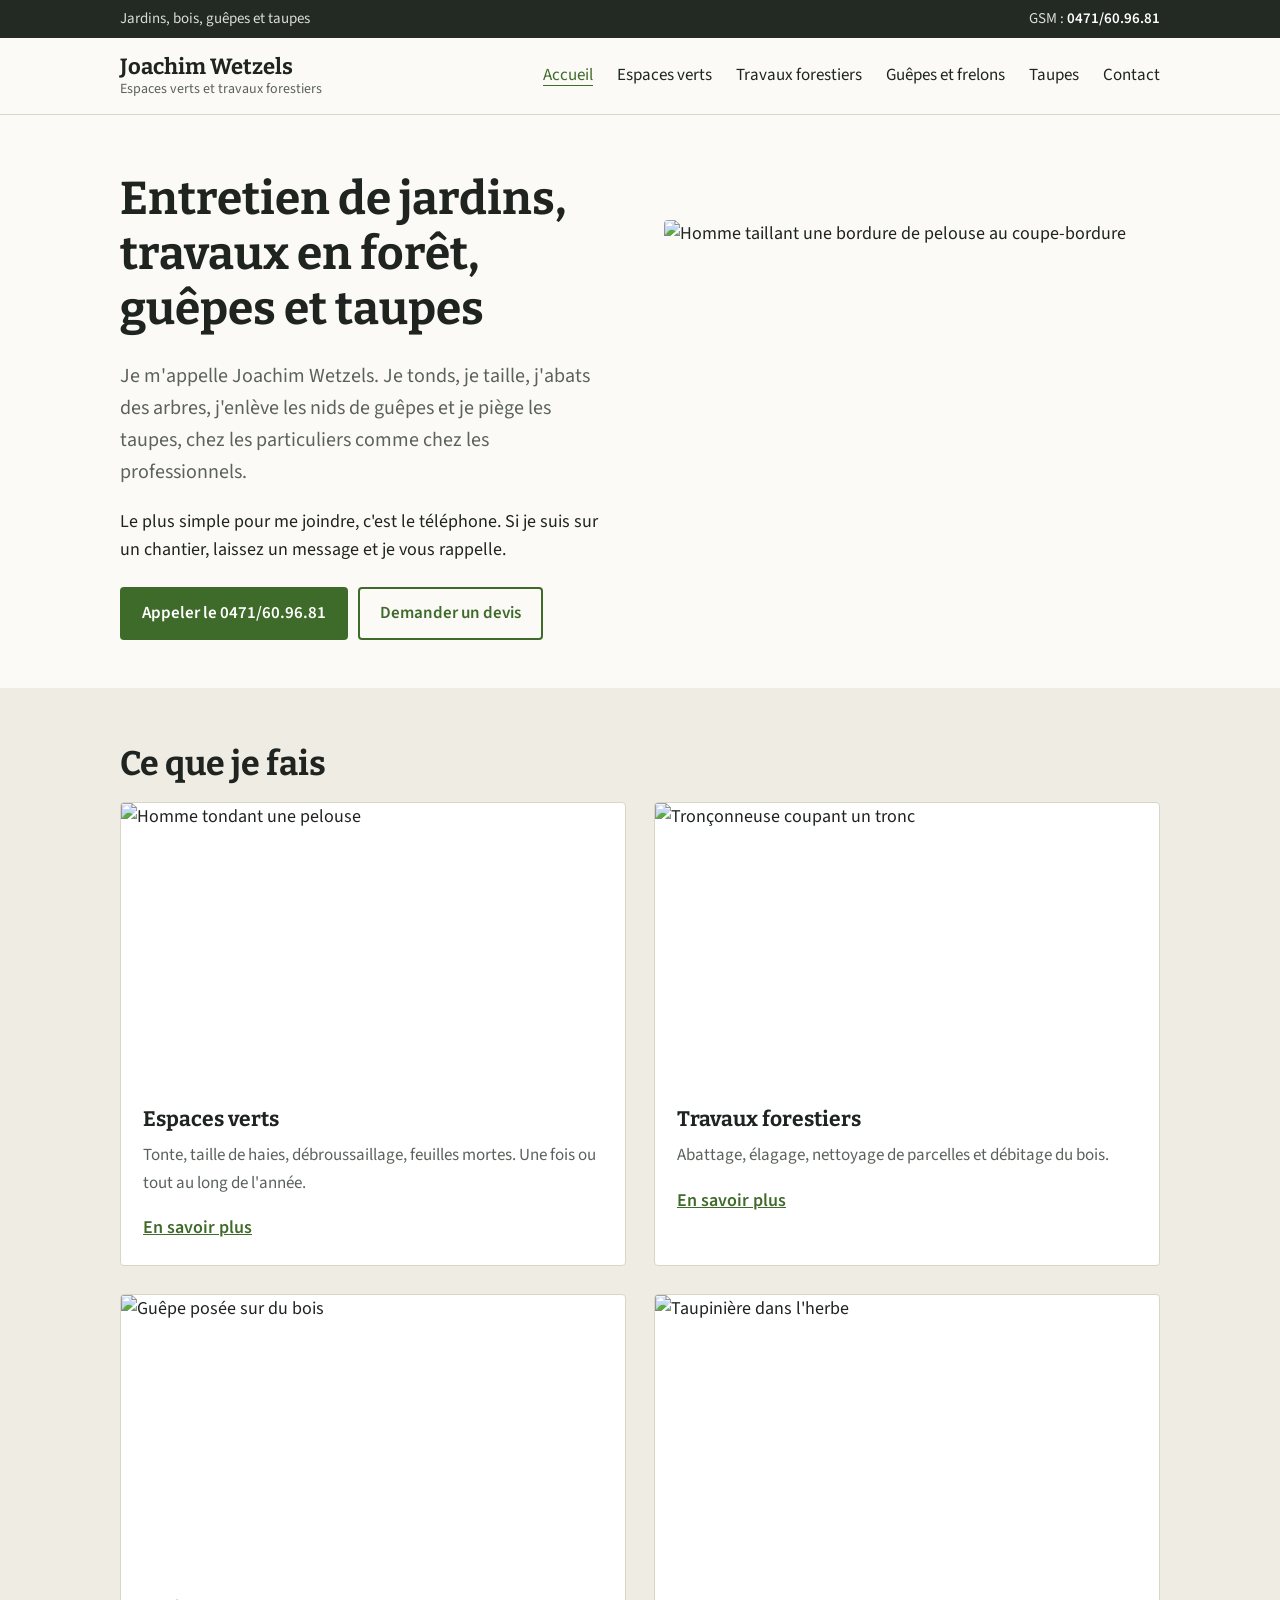
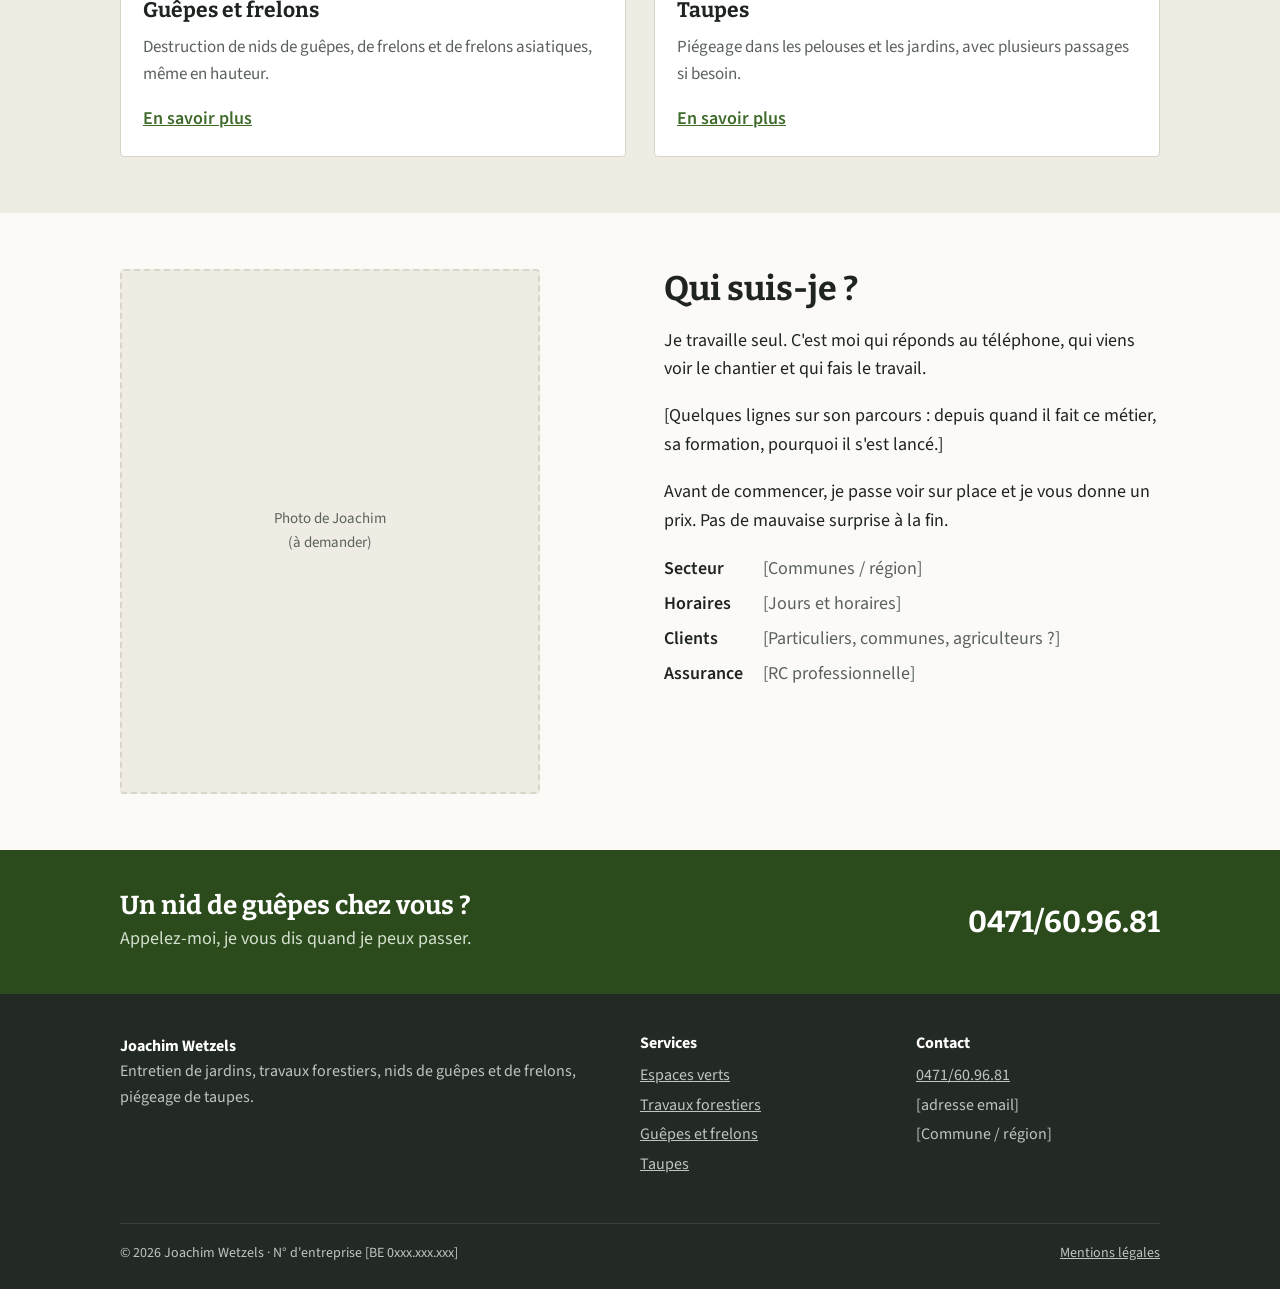
==== commit 264f9f0c: "Simplifier le site : design plus sobre, textes plus naturels Suppression des animations (rideau, ban" ====
--- a/index.html
+++ b/index.html
@@ -3,215 +3,148 @@
 <head>
 <meta charset="utf-8">
 <meta name="viewport" content="width=device-width, initial-scale=1">
-<title>Joachim Wetzels | Espaces verts, travaux forestiers, guêpes et taupes</title>
-<meta name="description" content="Joachim Wetzels : entretien d'espaces verts, travaux forestiers, destruction de nids de guêpes et de frelons, piégeage de taupes. GSM 0471/60.96.81.">
+<title>Joachim Wetzels - Espaces verts, travaux forestiers, guêpes et taupes</title>
+<meta name="description" content="Joachim Wetzels : entretien de jardins, travaux forestiers, destruction de nids de guêpes et de frelons, piégeage de taupes. GSM 0471/60.96.81.">
 <link rel="preconnect" href="https://fonts.googleapis.com">
 <link rel="preconnect" href="https://fonts.gstatic.com" crossorigin>
-<link href="https://fonts.googleapis.com/css2?family=Barlow+Condensed:wght@500;600;700;800&family=Barlow:wght@400;500;600&display=swap" rel="stylesheet">
+<link href="https://fonts.googleapis.com/css2?family=Bitter:wght@600;700&family=Source+Sans+3:wght@400;600&display=swap" rel="stylesheet">
 <link rel="stylesheet" href="style.css">
 </head>
-<body data-theme="verts">
-<div class="rideau" aria-hidden="true"><svg width="44" height="52" viewBox="0 0 22 26"><path d="M11 1 4 10.5h4L3 18h6v7h4v-7h6l-5-7.5h4z" fill="#4F8F24"/></svg></div>
-
-<header id="header">
+<body>
+<div class="infos">
   <div class="c">
-    <a href="index.html" class="logo" aria-label="Joachim Wetzels, accueil">
-      <span class="logo-mark"><svg width="22" height="26" viewBox="0 0 22 26" aria-hidden="true"><path d="M11 1 4 10.5h4L3 18h6v7h4v-7h6l-5-7.5h4z" fill="var(--accent)"/></svg></span>
-      <span><b>J. WETZELS</b><small>Espaces verts &amp; forêt</small></span>
-    </a>
-    <button class="burger" aria-label="Ouvrir le menu" aria-expanded="false"><svg width="26" height="26" viewBox="0 0 24 24" fill="none" stroke="currentColor" stroke-width="2"><path d="M3 7h18M3 12h18M3 17h18"/></svg></button>
+    <span>Jardins, bois, guêpes et taupes</span>
+    <span>GSM : <a href="tel:+32471609681">0471/60.96.81</a></span>
+  </div>
+</div>
+<header>
+  <div class="c">
+    <a href="index.html" class="logo"><b>Joachim Wetzels</b><small>Espaces verts et travaux forestiers</small></a>
+    <button class="burger" aria-expanded="false" aria-controls="menu">Menu</button>
     <nav id="menu">
-      <a class="lien" href="index.html">Accueil</a>
-      <a class="lien" href="espaces-verts.html">Espaces verts</a>
-      <a class="lien" href="travaux-forestiers.html">Travaux forestiers</a>
-      <a class="lien" href="guepes-frelons.html">Guêpes &amp; frelons</a>
-      <a class="lien" href="taupes.html">Taupes</a>
-      <a class="lien" href="contact.html">Contact</a>
-      <a class="btn btn-plein" href="tel:+32471609681"><svg class="tel-ic" width="18" height="18" viewBox="0 0 24 24" fill="none" stroke="currentColor" stroke-width="2.2" stroke-linecap="round" stroke-linejoin="round" aria-hidden="true"><path d="M22 16.9v3a2 2 0 0 1-2.2 2 19.8 19.8 0 0 1-8.6-3.1 19.5 19.5 0 0 1-6-6A19.8 19.8 0 0 1 2.1 4.2 2 2 0 0 1 4.1 2h3a2 2 0 0 1 2 1.7c.1 1 .4 1.9.7 2.8a2 2 0 0 1-.5 2.1L8 9.9a16 16 0 0 0 6 6l1.3-1.3a2 2 0 0 1 2.1-.4c.9.3 1.8.6 2.8.7a2 2 0 0 1 1.7 2z"/></svg> 0471/60.96.81</a>
+      <a href="index.html">Accueil</a>
+      <a href="espaces-verts.html">Espaces verts</a>
+      <a href="travaux-forestiers.html">Travaux forestiers</a>
+      <a href="guepes-frelons.html">Guêpes et frelons</a>
+      <a href="taupes.html">Taupes</a>
+      <a href="contact.html">Contact</a>
     </nav>
   </div>
 </header>
 
 <main>
-<section class="hero" id="accueil">
+<section class="intro">
   <div class="c">
     <div>
-      <div class="etiquette"><i></i>Jardins, bois &amp; nuisibles</div>
-      <h1 class="titre">
-        <span class="ligne-t"><span>Votre extérieur,</span></span>
-        <span class="ligne-t"><span class="accent" id="heroFin">propre toute l'année.</span></span>
-      </h1>
-      <p class="chapo">Entretien de jardins, travaux en forêt, nids de guêpes et de frelons, taupes : un seul artisan pour tout ce qui se passe dehors.</p>
-      <div class="actions">
-        <a href="contact.html" class="btn btn-plein">Demander un devis <svg width="18" height="18" viewBox="0 0 24 24" fill="none" stroke="currentColor" stroke-width="2.4" stroke-linecap="round" stroke-linejoin="round" aria-hidden="true"><path d="M5 12h14M13 6l6 6-6 6"/></svg></a>
-        <a href="#services" class="btn btn-contour">Nos services</a>
-      </div>
-      <div class="choix-service">
-        <p>Votre besoin</p>
-        <div class="onglets"><button class="onglet" data-theme="verts" aria-pressed="true"><svg width="18" height="18" viewBox="0 0 24 24" fill="none" stroke="currentColor" stroke-width="2" stroke-linecap="round" stroke-linejoin="round" aria-hidden="true"><path d="M11 20A7 7 0 0 1 9.8 6.1C15.5 5 17 4.5 19 2c1 2 2 4.2 2 8 0 5.5-4.8 10-10 10Z"/><path d="M2 21c0-3 1.9-5.4 5.1-6C9.5 14.5 12 13 13 12"/></svg><span>Espaces verts</span><i class="jauge"></i></button><button class="onglet" data-theme="foret" aria-pressed="false"><svg width="18" height="18" viewBox="0 0 24 24" fill="none" stroke="currentColor" stroke-width="2" stroke-linecap="round" stroke-linejoin="round" aria-hidden="true"><path d="M12 2 6.5 9.5h3L5 16h5.5v6h3v-6H19l-4.5-6.5h3z"/></svg><span>Forêt</span><i class="jauge"></i></button><button class="onglet" data-theme="guepes" aria-pressed="false"><svg width="18" height="18" viewBox="0 0 24 24" fill="none" stroke="currentColor" stroke-width="2" stroke-linecap="round" stroke-linejoin="round" aria-hidden="true"><path d="m8 2 1.9 1.9M14.1 3.9 16 2M9 7.1v-1a3 3 0 1 1 6 0v1"/><path d="M12 20c-3.3 0-6-2.7-6-6v-3a4 4 0 0 1 4-4h4a4 4 0 0 1 4 4v3c0 3.3-2.7 6-6 6M12 20v-9M6.5 9C4.6 8.8 3 7.1 3 5M6 13H2M3 21c0-2.1 1.7-3.9 3.8-4M21 5c0 2.1-1.6 3.8-3.5 4M22 13h-4M17.2 17c2.1.1 3.8 1.9 3.8 4"/></svg><span>Guêpes &amp; frelons</span><i class="jauge"></i></button><button class="onglet" data-theme="taupes" aria-pressed="false"><svg width="18" height="18" viewBox="0 0 24 24" fill="none" stroke="currentColor" stroke-width="2" stroke-linecap="round" stroke-linejoin="round" aria-hidden="true"><path d="M2 20h20M5 20c0-4 3-7 7-7s7 3 7 7M12 13V9M9 13.5 8 10.5M15 13.5l1-3"/></svg><span>Taupes</span><i class="jauge"></i></button></div>
+      <h1>Entretien de jardins, travaux en forêt, guêpes et taupes</h1>
+      <p class="lead">Je m'appelle Joachim Wetzels. Je tonds, je taille, j'abats des arbres, j'enlève les nids de guêpes et je piège les taupes, chez les particuliers comme chez les professionnels.</p>
+      <p>Le plus simple pour me joindre, c'est le téléphone. Si je suis sur un chantier, laissez un message et je vous rappelle.</p>
+      <div class="boutons">
+        <a href="tel:+32471609681" class="btn">Appeler le 0471/60.96.81</a>
+        <a href="contact.html" class="btn clair">Demander un devis</a>
       </div>
     </div>
-    <div class="hero-visuel">
-      <div class="cadre">
-        <img class="actif" data-theme="verts" src="https://images.unsplash.com/photo-1689728318937-17d24bc0a65c?auto=format&fit=crop&w=1100&q=75" alt="Homme taillant une bordure de pelouse au coupe-bordure">
-        <img data-theme="foret" src="https://images.unsplash.com/photo-1642752576826-9215339db2e9?auto=format&fit=crop&w=1100&q=75" alt="Bûcheron avec une tronçonneuse en forêt">
-        <img data-theme="guepes" src="https://images.unsplash.com/photo-1755039022246-d7e7f58b54c7?auto=format&fit=crop&w=1100&q=75" alt="Nid de guêpes accroché à une branche">
-        <img data-theme="taupes" src="https://images.unsplash.com/photo-1760960850756-f7bad3109850?auto=format&fit=crop&w=1100&q=75" alt="Taupinières sur une pelouse">
-      </div>
-      <div class="badge"><span class="rond"><svg width="22" height="22" viewBox="0 0 24 24" fill="none" stroke="currentColor" stroke-width="2" stroke-linecap="round" stroke-linejoin="round" aria-hidden="true"><path d="M22 16.9v3a2 2 0 0 1-2.2 2 19.8 19.8 0 0 1-8.6-3.1 19.5 19.5 0 0 1-6-6A19.8 19.8 0 0 1 2.1 4.2 2 2 0 0 1 4.1 2h3a2 2 0 0 1 2 1.7c.1 1 .4 1.9.7 2.8a2 2 0 0 1-.5 2.1L8 9.9a16 16 0 0 0 6 6l1.3-1.3a2 2 0 0 1 2.1-.4c.9.3 1.8.6 2.8.7a2 2 0 0 1 1.7 2z"/></svg></span><span><small>Joachim Wetzels</small><b id="badgeTxt">Espaces verts</b></span></div>
-    </div>
+    <img src="https://images.unsplash.com/photo-1689728318937-17d24bc0a65c?auto=format&fit=crop&w=1000&q=75" alt="Homme taillant une bordure de pelouse au coupe-bordure">
   </div>
 </section>
 
-<div class="defile" aria-hidden="true">
-  <div class="piste">
-    <span>Tonte</span><span>Taille de haies</span><span>Débroussaillage</span><span>Abattage</span><span>Élagage</span><span>Nids de guêpes</span><span>Frelons asiatiques</span><span>Piégeage de taupes</span><span>Tonte</span><span>Taille de haies</span><span>Débroussaillage</span><span>Abattage</span><span>Élagage</span><span>Nids de guêpes</span><span>Frelons asiatiques</span><span>Piégeage de taupes</span>
-  </div>
-</div>
-
-<section class="bloc" id="services" style="padding-bottom:40px">
+<section class="bloc gris" id="services">
   <div class="c">
-    <div class="entete">
-      <h2 class="titre masque">Quatre métiers, un seul interlocuteur</h2>
-      <p class="monte">Du jardin de particulier à la parcelle boisée, Joachim intervient avec le matériel adapté à chaque chantier.</p>
-    </div>
-    <div>
-      
-      <article class="presta verts">
-        <div class="presta-img revele"><img class="para" src="https://images.unsplash.com/photo-1734303023491-db8037a21f09?auto=format&fit=crop&w=1100&q=75" alt="Homme tondant une pelouse" loading="lazy"></div>
-        <div class="monte">
-          <div class="num">01 - Jardins</div>
-          <h3 class="titre">Entretien de vos espaces verts</h3>
-          <p>Tonte, taille de haies, débroussaillage, ramassage des feuilles : votre jardin reste net, en passage ponctuel ou en entretien régulier.</p>
-          <ul class="puces"><li>Tonte de pelouse</li><li>Taille de haies</li><li>Débroussaillage</li><li>Nettoyage de saison</li></ul>
-          <a href="espaces-verts.html" class="plus">Voir les espaces verts <svg width="16" height="16" viewBox="0 0 24 24" fill="none" stroke="currentColor" stroke-width="2.4" stroke-linecap="round" stroke-linejoin="round" aria-hidden="true"><path d="M5 12h14M13 6l6 6-6 6"/></svg></a>
+    <h2>Ce que je fais</h2>
+    <div class="services">
+      <article class="service">
+        <img src="https://images.unsplash.com/photo-1734303023491-db8037a21f09?auto=format&fit=crop&w=800&q=75" alt="Homme tondant une pelouse" loading="lazy">
+        <div>
+          <h3>Espaces verts</h3>
+          <p>Tonte, taille de haies, débroussaillage, feuilles mortes. Une fois ou tout au long de l'année.</p>
+          <a class="suite" href="espaces-verts.html">En savoir plus</a>
         </div>
       </article>
-      
-      <article class="presta foret">
-        <div class="presta-img revele"><img class="para" src="https://images.unsplash.com/photo-1781642945922-b9452456d658?auto=format&fit=crop&w=1100&q=75" alt="Tronçonneuse coupant un tronc, sciure qui vole" loading="lazy"></div>
-        <div class="monte">
-          <div class="num">02 - Forêt</div>
-          <h3 class="titre">Travaux forestiers</h3>
-          <p>Abattage, élagage et débroussaillage de parcelles, débitage du bois : des travaux menés avec méthode et en sécurité.</p>
-          <ul class="puces"><li>Abattage</li><li>Élagage</li><li>Débroussaillage</li><li>Débitage du bois</li></ul>
-          <a href="travaux-forestiers.html" class="plus">Voir les travaux forestiers <svg width="16" height="16" viewBox="0 0 24 24" fill="none" stroke="currentColor" stroke-width="2.4" stroke-linecap="round" stroke-linejoin="round" aria-hidden="true"><path d="M5 12h14M13 6l6 6-6 6"/></svg></a>
+      <article class="service">
+        <img src="https://images.unsplash.com/photo-1781642945922-b9452456d658?auto=format&fit=crop&w=800&q=75" alt="Tronçonneuse coupant un tronc" loading="lazy">
+        <div>
+          <h3>Travaux forestiers</h3>
+          <p>Abattage, élagage, nettoyage de parcelles et débitage du bois.</p>
+          <a class="suite" href="travaux-forestiers.html">En savoir plus</a>
         </div>
       </article>
-      
-      <article class="presta guepes">
-        <div class="presta-img revele"><img class="para" src="https://images.unsplash.com/photo-1580258228923-387ae9679196?auto=format&fit=crop&w=1100&q=75" alt="Guêpe posée sur du bois" loading="lazy"></div>
-        <div class="monte">
-          <div class="num">03 - Nuisibles</div>
-          <h3 class="titre">Nids de guêpes et frelons</h3>
-          <p>Un nid sous la toiture, dans une haie ou près de la terrasse : Joachim le détruit pour que vous puissiez profiter à nouveau de votre extérieur.</p>
-          <ul class="puces"><li>Guêpes</li><li>Frelons européens</li><li>Frelons asiatiques</li><li>Nids difficiles d'accès</li></ul>
-          <a href="guepes-frelons.html" class="plus">Voir guêpes et frelons <svg width="16" height="16" viewBox="0 0 24 24" fill="none" stroke="currentColor" stroke-width="2.4" stroke-linecap="round" stroke-linejoin="round" aria-hidden="true"><path d="M5 12h14M13 6l6 6-6 6"/></svg></a>
+      <article class="service">
+        <img src="https://images.unsplash.com/photo-1580258228923-387ae9679196?auto=format&fit=crop&w=800&q=75" alt="Guêpe posée sur du bois" loading="lazy">
+        <div>
+          <h3>Guêpes et frelons</h3>
+          <p>Destruction de nids de guêpes, de frelons et de frelons asiatiques, même en hauteur.</p>
+          <a class="suite" href="guepes-frelons.html">En savoir plus</a>
         </div>
       </article>
-      
-      <article class="presta taupes">
-        <div class="presta-img revele"><img class="para" src="https://images.unsplash.com/photo-1788229717590-857bbdd05288?auto=format&fit=crop&w=1100&q=75" alt="Petite taupinière dans l'herbe" loading="lazy"></div>
-        <div class="monte">
-          <div class="num">04 - Nuisibles</div>
-          <h3 class="titre">Piégeage de taupes</h3>
-          <p>Des taupinières partout dans la pelouse ? Repérage des galeries actives et pose de pièges pour retrouver un terrain propre.</p>
-          <ul class="puces"><li>Repérage des galeries</li><li>Pose de pièges</li><li>Suivi</li><li>Conseils</li></ul>
-          <a href="taupes.html" class="plus">Voir le piégeage de taupes <svg width="16" height="16" viewBox="0 0 24 24" fill="none" stroke="currentColor" stroke-width="2.4" stroke-linecap="round" stroke-linejoin="round" aria-hidden="true"><path d="M5 12h14M13 6l6 6-6 6"/></svg></a>
+      <article class="service">
+        <img src="https://images.unsplash.com/photo-1788229717590-857bbdd05288?auto=format&fit=crop&w=800&q=75" alt="Taupinière dans l'herbe" loading="lazy">
+        <div>
+          <h3>Taupes</h3>
+          <p>Piégeage dans les pelouses et les jardins, avec plusieurs passages si besoin.</p>
+          <a class="suite" href="taupes.html">En savoir plus</a>
         </div>
       </article>
     </div>
   </div>
 </section>
 
-<section class="bloc gris">
-  <div class="c">
-    <h2 class="titre masque h2">Comment ça se passe</h2>
-    <div class="etapes">
-      <div class="rail"><i></i></div>
-      <div class="etape"><div class="pt">1</div><h3 class="titre">Vous appelez</h3><p>Vous expliquez la situation par téléphone ou via le formulaire.</p></div>
-      <div class="etape"><div class="pt">2</div><h3 class="titre">Visite sur place</h3><p>Joachim vient voir le terrain, l'arbre ou le nid et vous donne un prix.</p></div>
-      <div class="etape"><div class="pt">3</div><h3 class="titre">Intervention</h3><p>Travail réalisé à la date convenue, avec le matériel adapté.</p></div>
-      <div class="etape"><div class="pt">4</div><h3 class="titre">Place nette</h3><p>Le chantier est laissé propre. Pour les jardins, un entretien régulier est possible.</p></div>
+<section class="bloc">
+  <div class="c duo">
+    <!-- Remplacer par une vraie photo de Joachim -->
+    <div class="portrait">Photo de Joachim<br>(à demander)</div>
+    <div>
+      <h2>Qui suis-je ?</h2>
+      <p>Je travaille seul. C'est moi qui réponds au téléphone, qui viens voir le chantier et qui fais le travail.</p>
+      <p>[Quelques lignes sur son parcours : depuis quand il fait ce métier, sa formation, pourquoi il s'est lancé.]</p>
+      <p>Avant de commencer, je passe voir sur place et je vous donne un prix. Pas de mauvaise surprise à la fin.</p>
+      <dl class="fiche">
+        <dt>Secteur</dt><dd>[Communes / région]</dd>
+        <dt>Horaires</dt><dd>[Jours et horaires]</dd>
+        <dt>Clients</dt><dd>[Particuliers, communes, agriculteurs ?]</dd>
+        <dt>Assurance</dt><dd>[RC professionnelle]</dd>
+      </dl>
     </div>
   </div>
 </section>
 
 <section class="appel">
-  <div class="appel-fond" style="background-image:url('https://images.unsplash.com/photo-1642752589263-bffbe6f48917?auto=format&fit=crop&w=1800&q=75')"></div>
   <div class="c">
     <div>
-      <h2 class="titre masque">Un nid de guêpes près de chez vous ?</h2>
-      <p class="monte">Ne prenez pas de risque. Appelez directement Joachim, il vous dit quand il peut passer.</p>
+      <h2>Un nid de guêpes chez vous ?</h2>
+      <p>Appelez-moi, je vous dis quand je peux passer.</p>
     </div>
-    <a href="tel:+32471609681" class="gros-tel monte"><svg width="40" height="40" viewBox="0 0 24 24" fill="none" stroke="currentColor" stroke-width="2" stroke-linecap="round" stroke-linejoin="round" aria-hidden="true"><path d="M22 16.9v3a2 2 0 0 1-2.2 2 19.8 19.8 0 0 1-8.6-3.1 19.5 19.5 0 0 1-6-6A19.8 19.8 0 0 1 2.1 4.2 2 2 0 0 1 4.1 2h3a2 2 0 0 1 2 1.7c.1 1 .4 1.9.7 2.8a2 2 0 0 1-.5 2.1L8 9.9a16 16 0 0 0 6 6l1.3-1.3a2 2 0 0 1 2.1-.4c.9.3 1.8.6 2.8.7a2 2 0 0 1 1.7 2z"/></svg>
-      0471/60.96.81
-    </a>
-  </div>
-</section>
-
-<section class="bloc artisan">
-  <div class="c">
-    <!-- Remplacer par une vraie photo de Joachim -->
-    <div class="portrait monte">Photo de Joachim Wetzels<br>(à demander au client)</div>
-    <div>
-      <div class="etiquette monte"><i></i>L'artisan</div>
-      <h2 class="titre masque">Joachim Wetzels</h2>
-      <p class="monte">Pas de standard, pas de sous-traitance : c'est Joachim qui vous répond, qui vient voir le chantier et qui réalise le travail.</p>
-      <p class="monte">[Quelques lignes sur son parcours : années d'expérience, formation, pourquoi il a lancé son activité.]</p>
-      <div class="fiche monte">
-        <div><small>Secteur</small>[Communes / région]</div>
-        <div><small>Disponibilité</small>[Jours et horaires]</div>
-        <div><small>Clients</small>[Particuliers, communes, agriculteurs ?]</div>
-        <div><small>Assurance</small>[RC professionnelle]</div>
-      </div>
-    </div>
-  </div>
-</section>
-
-<section class="bloc" style="padding-top:0">
-  <div class="c">
-    <div class="cta-fin monte">
-      <div>
-        <h2 class="titre">Besoin d'un devis ?</h2>
-        <p>Décrivez votre demande, Joachim vous recontacte.</p>
-      </div>
-      <div class="actions">
-        <a href="contact.html?service=verts" class="btn btn-plein">Demander un devis <svg width="18" height="18" viewBox="0 0 24 24" fill="none" stroke="currentColor" stroke-width="2.4" stroke-linecap="round" stroke-linejoin="round" aria-hidden="true"><path d="M5 12h14M13 6l6 6-6 6"/></svg></a>
-        <a href="tel:+32471609681" class="btn btn-contour">0471/60.96.81</a>
-      </div>
-    </div>
+    <a class="tel" href="tel:+32471609681">0471/60.96.81</a>
   </div>
 </section>
 </main>
+
 <footer>
-  <div class="c pied">
+  <div class="c">
     <div>
-      <a href="index.html" class="logo"><span class="logo-mark"><svg width="22" height="26" viewBox="0 0 22 26" aria-hidden="true"><path d="M11 1 4 10.5h4L3 18h6v7h4v-7h6l-5-7.5h4z" fill="var(--accent)"/></svg></span><span><b>J. WETZELS</b><small>Espaces verts &amp; forêt</small></span></a>
-      <p>Entretien d'espaces verts, travaux forestiers, destruction de nids de guêpes et de frelons, piégeage de taupes.</p>
+      <b>Joachim Wetzels</b>
+      <p>Entretien de jardins, travaux forestiers, nids de guêpes et de frelons, piégeage de taupes.</p>
     </div>
     <div>
-      <h4>Services</h4>
+      <h3>Services</h3>
       <ul>
         <li><a href="espaces-verts.html">Espaces verts</a></li>
         <li><a href="travaux-forestiers.html">Travaux forestiers</a></li>
-        <li><a href="guepes-frelons.html">Guêpes &amp; frelons</a></li>
-        <li><a href="taupes.html">Piégeage de taupes</a></li>
+        <li><a href="guepes-frelons.html">Guêpes et frelons</a></li>
+        <li><a href="taupes.html">Taupes</a></li>
       </ul>
     </div>
     <div>
-      <h4>Contact</h4>
+      <h3>Contact</h3>
       <ul>
-        <li>Joachim Wetzels</li>
-        <li><a href="tel:+32471609681">GSM 0471/60.96.81</a></li>
+        <li><a href="tel:+32471609681">0471/60.96.81</a></li>
         <li>[adresse email]</li>
         <li>[Commune / région]</li>
       </ul>
     </div>
-  </div>
-  <div class="c bas-pied">
-    <span>© <span class="annee">2026</span> Joachim Wetzels - N° d'entreprise [BE 0xxx.xxx.xxx]</span>
-    <a href="#">Mentions légales</a>
+    <div class="bas">
+      <span>© <span class="annee">2026</span> Joachim Wetzels · N° d'entreprise [BE 0xxx.xxx.xxx]</span>
+      <a href="#">Mentions légales</a>
+    </div>
   </div>
 </footer>
 <script src="main.js"></script>
--- a/style.css
+++ b/style.css
@@ -1,341 +1,165 @@
-/* =========================================================
-   Joachim Wetzels - Espaces verts, forêt, nuisibles
-   ========================================================= */
+/* Joachim Wetzels - espaces verts, forêt, guêpes, taupes */
 :root{
-  --encre:#18221B;
-  --encre-2:#4F5A52;
-  --fond:#FFFFFF;
-  --fond-2:#F1EFE9;
-  --ligne:#E1DED5;
-  --nuit:#15241A;
-  --verts:#4F8F24;
-  --foret:#2D5A3D;
-  --guepes:#B07800;
-  --taupes:#7A4E2D;
-  --accent:var(--verts);
+  --texte:#1F2420;
+  --gris:#5B625C;
+  --fond:#FBFAF7;
+  --fond-2:#EFECE4;
+  --ligne:#DAD5C9;
+  --vert:#3F6B2A;
+  --vert-fonce:#2C4B1D;
+  --sombre:#232A24;
 }
-body[data-theme="foret"]{--accent:var(--foret)}
-body[data-theme="guepes"]{--accent:var(--guepes)}
-body[data-theme="taupes"]{--accent:var(--taupes)}
 
 *{box-sizing:border-box}
-html{scroll-behavior:smooth;scroll-padding-top:84px}
-body{margin:0;font-family:'Barlow',Arial,sans-serif;font-size:17px;line-height:1.6;color:var(--encre);background:var(--fond);overflow-x:hidden}
-a{color:inherit;text-decoration:none}
-img{display:block;max-width:100%}
-.c{max-width:1200px;margin:0 auto;padding:0 24px}
-.titre{font-family:'Barlow Condensed',sans-serif;font-weight:700;text-transform:uppercase;letter-spacing:.01em;line-height:1;margin:0}
-.accent{color:var(--accent);transition:color .6s ease}
+body{margin:0;font-family:'Source Sans 3',Arial,sans-serif;font-size:18px;line-height:1.6;color:var(--texte);background:var(--fond)}
+a{color:var(--vert)}
+a:hover{color:var(--vert-fonce)}
+img{display:block;max-width:100%;height:auto}
+h1,h2,h3{font-family:'Bitter',Georgia,serif;font-weight:700;line-height:1.2;margin:0 0 .5em;color:var(--texte)}
+h1{font-size:clamp(32px,4.5vw,46px)}
+h2{font-size:clamp(26px,3.2vw,34px)}
+h3{font-size:21px}
+p{margin:0 0 1em}
+.c{max-width:1080px;margin:0 auto;padding:0 20px}
+.etroit{max-width:760px}
 
-/* ---------- Rideau de transition entre pages ---------- */
-.rideau{position:fixed;inset:0;z-index:999;background:var(--nuit);transform-origin:top;animation:rideauHaut .9s .05s cubic-bezier(.7,0,.2,1) forwards;pointer-events:none;display:grid;place-items:center}
-.rideau svg{opacity:1;animation:fonduSortie .3s forwards}
-@keyframes rideauHaut{to{transform:scaleY(0)}}
-@keyframes fonduSortie{to{opacity:0}}
-body.sortie .rideau{transform-origin:bottom;animation:rideauBas .5s cubic-bezier(.7,0,.2,1) forwards}
-body.sortie .rideau svg{animation:none;opacity:0}
-@keyframes rideauBas{from{transform:scaleY(0)}to{transform:scaleY(1)}}
+/* Bandeau du haut */
+.infos{background:var(--sombre);color:#D9DDD8;font-size:15px}
+.infos .c{display:flex;justify-content:space-between;gap:12px;padding-top:7px;padding-bottom:7px;flex-wrap:wrap}
+.infos a{color:#fff;font-weight:600;text-decoration:none}
 
-/* ---------- Boutons ---------- */
-.btn{display:inline-flex;align-items:center;gap:10px;font-family:'Barlow Condensed',sans-serif;font-weight:700;font-size:19px;text-transform:uppercase;letter-spacing:.04em;padding:14px 26px;border-radius:6px;border:2px solid transparent;cursor:pointer;transition:background .6s ease,color .25s,border-color .25s,transform .25s}
-.btn-plein{background:var(--accent);color:#fff}
-.btn-plein:hover{transform:translateY(-2px)}
-.btn-contour{border-color:var(--encre);color:var(--encre)}
-.btn-contour:hover{background:var(--encre);color:#fff}
-.btn svg{transition:transform .25s}
-.btn:hover svg{transform:translateX(4px)}
-.btn .tel-ic{transition:none}
-.btn:hover .tel-ic{transform:none}
+/* En-tête */
+header{background:var(--fond);border-bottom:1px solid var(--ligne)}
+header .c{display:flex;align-items:center;justify-content:space-between;gap:20px;min-height:76px}
+.logo{text-decoration:none;color:var(--texte);line-height:1.2}
+.logo b{display:block;font-family:'Bitter',Georgia,serif;font-size:22px}
+.logo small{display:block;color:var(--gris);font-size:14px}
+nav{display:flex;gap:24px;align-items:center}
+nav a{color:var(--texte);text-decoration:none;font-size:17px}
+nav a:hover,nav a.actif{color:var(--vert);text-decoration:underline;text-underline-offset:5px}
+.burger{display:none;background:none;border:1px solid var(--ligne);border-radius:4px;padding:6px 12px;font:inherit;font-size:16px;cursor:pointer;color:var(--texte)}
 
-/* ---------- Header ---------- */
-header{position:fixed;top:0;left:0;right:0;z-index:100;transition:background .3s,box-shadow .3s}
-header.plein{background:rgba(255,255,255,.97);box-shadow:0 1px 0 var(--ligne)}
-header .c{display:flex;align-items:center;justify-content:space-between;height:80px;gap:20px}
-.logo{display:flex;align-items:center;gap:12px;flex-shrink:0}
-.logo-mark{width:42px;height:42px;border-radius:8px;background:var(--encre);display:grid;place-items:center;flex-shrink:0}
-.logo-mark path{transition:fill .6s ease}
-.logo b{font-family:'Barlow Condensed',sans-serif;font-weight:800;font-size:25px;letter-spacing:.05em;line-height:1;display:block}
-.logo small{display:block;font-size:12px;color:var(--encre-2);letter-spacing:.08em;text-transform:uppercase;margin-top:3px}
-nav{display:flex;align-items:center;gap:28px}
-nav a.lien{font-weight:500;font-size:16px;position:relative;white-space:nowrap}
-nav a.lien::after{content:"";position:absolute;left:0;right:0;bottom:-6px;height:2px;background:var(--accent);transform:scaleX(0);transform-origin:right;transition:transform .35s ease,background .6s}
-nav a.lien:hover::after,nav a.lien.actif::after{transform:scaleX(1);transform-origin:left}
-nav a.lien.actif{font-weight:600}
-nav .btn{padding:10px 18px;font-size:17px;white-space:nowrap}
-.burger{display:none;background:none;border:0;cursor:pointer;padding:8px;color:var(--encre)}
+/* Boutons */
+.btn{display:inline-block;padding:11px 20px;border-radius:4px;background:var(--vert);color:#fff;text-decoration:none;font-weight:600;border:2px solid var(--vert);font-size:17px;cursor:pointer;font-family:inherit}
+.btn:hover{background:var(--vert-fonce);border-color:var(--vert-fonce);color:#fff}
+.btn.clair{background:transparent;color:var(--vert)}
+.btn.clair:hover{background:var(--vert);color:#fff}
+.boutons{display:flex;flex-wrap:wrap;gap:10px;margin-top:22px}
 
-/* ---------- Petits éléments ---------- */
-.etiquette{display:inline-flex;align-items:center;gap:10px;font-weight:600;font-size:15px;color:var(--encre-2)}
-.etiquette i{width:28px;height:2px;background:var(--accent);transition:background .6s}
-.fil{font-size:14px;color:var(--encre-2);margin-bottom:22px;display:flex;gap:8px;flex-wrap:wrap}
-.fil a:hover{color:var(--accent)}
-@keyframes fondu{from{opacity:0;transform:translateY(14px)}to{opacity:1;transform:none}}
-@keyframes sortir{to{transform:none}}
+/* Haut de page */
+.intro{padding:56px 0 48px}
+.intro .c{display:grid;grid-template-columns:1fr 1fr;gap:48px;align-items:center}
+.intro p.lead{font-size:20px;color:var(--gris)}
+.intro img{border-radius:4px;aspect-ratio:4/3;object-fit:cover;width:100%}
+.fil{font-size:15px;color:var(--gris);margin-bottom:14px}
+.fil a{color:var(--gris)}
 
-/* ---------- Hero (accueil + pages) ---------- */
-.hero{padding:140px 0 70px;position:relative}
-.hero .c{display:grid;grid-template-columns:1.05fr 1fr;gap:56px;align-items:center}
-.hero h1{font-size:clamp(46px,6.2vw,74px);margin-top:22px}
-.hero h1 .ligne-t{display:block;overflow:hidden;padding-bottom:.05em}
-.hero h1 .ligne-t > span{display:block;transform:translateY(105%);animation:sortir .9s .55s cubic-bezier(.2,.8,.2,1) forwards}
-.hero h1 .ligne-t:nth-child(2) > span{animation-delay:.67s}
-.hero h1 .ligne-t:nth-child(3) > span{animation-delay:.79s}
-.hero .chapo{font-size:19px;color:var(--encre-2);max-width:520px;margin:26px 0 0;opacity:0;animation:fondu .8s 1s forwards}
-.hero .actions{display:flex;flex-wrap:wrap;gap:14px;margin-top:34px;opacity:0;animation:fondu .8s 1.15s forwards}
-.hero .etiquette,.hero .fil{opacity:0;animation:fondu .8s .45s forwards}
+/* Sections */
+section.bloc{padding:56px 0}
+section.gris{background:var(--fond-2)}
+.sous-titre{color:var(--gris);max-width:640px;margin-bottom:30px}
 
-.hero-visuel{position:relative}
-.cadre{position:relative;aspect-ratio:4/5;border-radius:10px;overflow:hidden;clip-path:inset(0 0 100% 0);animation:devoile 1.2s .6s cubic-bezier(.7,0,.2,1) forwards;background:var(--fond-2)}
-.cadre.large{aspect-ratio:5/4}
-@keyframes devoile{to{clip-path:inset(0 0 0 0)}}
-.cadre img{position:absolute;inset:-3%;width:106%;height:106%;max-width:none;object-fit:cover;transition:opacity .9s ease,transform 1.6s ease,translate .6s cubic-bezier(.2,.8,.2,1);transform:scale(1.08)}
-.cadre img.actif{opacity:1;transform:scale(1)}
-.cadre img:not(.actif){opacity:0}
-.badge{position:absolute;right:-22px;bottom:46px;background:#fff;border-radius:10px;padding:16px 22px;box-shadow:0 20px 40px rgba(21,36,26,.15);opacity:0;animation:fondu .8s 1.5s forwards;display:flex;align-items:center;gap:14px;transition:translate .6s cubic-bezier(.2,.8,.2,1)}
-.badge small{display:block;font-size:13px;color:var(--encre-2)}
-.badge b{display:block;font-family:'Barlow Condensed',sans-serif;font-size:26px;font-weight:700;line-height:1.05;text-transform:uppercase}
-.badge .rond{width:46px;height:46px;border-radius:50%;background:var(--accent);color:#fff;display:grid;place-items:center;transition:background .6s}
+/* Services (accueil) */
+.services{display:grid;grid-template-columns:1fr 1fr;gap:28px}
+.service{background:#fff;border:1px solid var(--ligne);border-radius:4px;overflow:hidden;display:flex;flex-direction:column}
+.service img{aspect-ratio:16/9;object-fit:cover;width:100%}
+.service div{padding:20px 22px 22px}
+.service p{color:var(--gris);font-size:17px}
+.service a.suite{font-weight:600}
 
-/* Sélecteur de services (accueil) */
-.choix-service{margin-top:42px;opacity:0;animation:fondu .8s 1.3s forwards}
-.choix-service p{margin:0 0 12px;font-family:'Barlow Condensed',sans-serif;font-weight:600;font-size:16px;text-transform:uppercase;letter-spacing:.08em;color:var(--encre-2)}
-.onglets{display:flex;flex-wrap:wrap;gap:8px}
-.onglet{position:relative;overflow:hidden;display:inline-flex;align-items:center;gap:8px;font:inherit;font-weight:600;font-size:15px;padding:10px 16px;border-radius:6px;border:1px solid var(--ligne);background:#fff;color:var(--encre);cursor:pointer;transition:border-color .3s,color .3s}
-.onglet::before{content:"";position:absolute;inset:0;background:var(--accent);transform:scaleX(0);transform-origin:left;transition:transform .45s cubic-bezier(.7,0,.2,1),background .6s;z-index:0}
-.onglet > *{position:relative;z-index:1}
-.onglet:hover{border-color:var(--encre)}
-.onglet[aria-pressed="true"]{color:#fff;border-color:var(--accent)}
-.onglet[aria-pressed="true"]::before{transform:scaleX(1)}
-.onglet .jauge{position:absolute;left:0;bottom:0;height:3px;width:100%;background:rgba(255,255,255,.55);transform:scaleX(0);transform-origin:left;z-index:2}
-.onglet[aria-pressed="true"] .jauge.anime{animation:jauge 5.5s linear forwards}
-@keyframes jauge{to{transform:scaleX(1)}}
+/* Texte + image */
+.duo{display:grid;grid-template-columns:1fr 1fr;gap:48px;align-items:start}
+.duo img{border-radius:4px;width:100%;aspect-ratio:4/3;object-fit:cover}
 
-/* ---------- Bandeau défilant ---------- */
-.defile{background:var(--nuit);color:#fff;overflow:hidden;padding:22px 0;white-space:nowrap}
-.defile .piste{display:inline-flex;gap:46px;will-change:transform}
-.defile span{font-family:'Barlow Condensed',sans-serif;font-weight:600;font-size:26px;text-transform:uppercase;letter-spacing:.04em;display:inline-flex;align-items:center;gap:46px}
-.defile span::after{content:"";width:9px;height:9px;border-radius:50%;background:var(--accent);transition:background .6s}
+/* Listes */
+ul.liste{padding-left:20px;margin:0 0 1em}
+ul.liste li{margin-bottom:6px}
+ul.liste li b{font-weight:600}
+.colonnes{columns:2;column-gap:40px}
+.colonnes li{break-inside:avoid}
 
-/* ---------- Sections génériques ---------- */
-.bloc{padding:120px 0}
-.bloc.gris{background:var(--fond-2)}
-.entete{display:flex;justify-content:space-between;align-items:flex-end;gap:30px;flex-wrap:wrap;margin-bottom:64px}
-.entete h2,.h2{font-size:clamp(40px,5vw,60px)}
-.entete p{max-width:440px;color:var(--encre-2);margin:0}
+/* Photos */
+.photos{display:grid;grid-template-columns:repeat(3,1fr);gap:14px}
+.photos figure{margin:0}
+.photos img{aspect-ratio:1;object-fit:cover;width:100%;border-radius:4px}
+.photos figcaption{font-size:15px;color:var(--gris);margin-top:6px}
+.note{font-size:15px;color:var(--gris);font-style:italic}
 
-/* Lignes de services alternées */
-.presta{display:grid;grid-template-columns:1fr 1fr;gap:70px;align-items:center;padding:50px 0;border-top:1px solid var(--ligne)}
-.presta:nth-child(even) .presta-img{order:2}
-.presta-img{border-radius:10px;overflow:hidden;aspect-ratio:5/4;position:relative}
-.presta-img img{width:100%;height:118%;object-fit:cover;position:absolute;top:-9%;left:0;will-change:transform}
-.num{font-family:'Barlow Condensed',sans-serif;font-weight:600;font-size:16px;color:var(--accent);letter-spacing:.1em;text-transform:uppercase}
-.presta h3{font-size:44px;margin:12px 0 16px}
-.presta p{color:var(--encre-2);margin:0 0 22px}
-.puces{list-style:none;padding:0;margin:0 0 28px;display:grid;grid-template-columns:1fr 1fr;gap:10px 20px}
-.puces li{display:flex;gap:10px;align-items:baseline;font-weight:500;font-size:16px}
-.puces li::before{content:"";flex-shrink:0;width:7px;height:7px;background:var(--accent);transform:translateY(-2px)}
-.plus{font-family:'Barlow Condensed',sans-serif;font-weight:700;font-size:18px;text-transform:uppercase;letter-spacing:.05em;display:inline-flex;align-items:center;gap:8px;border-bottom:2px solid var(--accent);padding-bottom:3px;transition:gap .25s}
-.plus:hover{gap:14px}
-.presta.verts .num,.carte.verts .num{color:var(--verts)}.presta.verts .puces li::before{background:var(--verts)}.presta.verts .plus{border-color:var(--verts)}
-.presta.foret .num,.carte.foret .num{color:var(--foret)}.presta.foret .puces li::before{background:var(--foret)}.presta.foret .plus{border-color:var(--foret)}
-.presta.guepes .num,.carte.guepes .num{color:var(--guepes)}.presta.guepes .puces li::before{background:var(--guepes)}.presta.guepes .plus{border-color:var(--guepes)}
-.presta.taupes .num,.carte.taupes .num{color:var(--taupes)}.presta.taupes .puces li::before{background:var(--taupes)}.presta.taupes .plus{border-color:var(--taupes)}
-.presta.verts .revele::after{background:var(--verts)}
-.presta.foret .revele::after{background:var(--foret)}
-.presta.guepes .revele::after{background:var(--guepes)}
-.presta.taupes .revele::after{background:var(--taupes)}
-
-/* Méthode */
-.etapes{position:relative;display:grid;grid-template-columns:repeat(4,1fr);gap:30px;margin-top:64px}
-.rail{position:absolute;top:21px;left:0;right:0;height:2px;background:var(--ligne)}
-.rail i{display:block;height:100%;width:0;background:var(--accent);transition:width 1.8s cubic-bezier(.6,0,.2,1),background .6s}
-.etapes.vu .rail i{width:100%}
-.etape{position:relative;opacity:0;transform:translateY(30px);transition:opacity .7s ease,transform .7s cubic-bezier(.2,.8,.2,1)}
-.etapes.vu .etape{opacity:1;transform:none}
-.etape .pt{width:44px;height:44px;border-radius:50%;background:#fff;border:2px solid var(--ligne);display:grid;place-items:center;font-family:'Barlow Condensed',sans-serif;font-weight:700;font-size:19px;transition:border-color .4s,background .4s,color .4s}
-.etapes.vu .etape .pt{border-color:var(--accent);background:var(--accent);color:#fff}
-.etapes.vu .etape:nth-child(3),.etapes.vu .etape:nth-child(3) .pt{transition-delay:.45s}
-.etapes.vu .etape:nth-child(4),.etapes.vu .etape:nth-child(4) .pt{transition-delay:.9s}
-.etapes.vu .etape:nth-child(5),.etapes.vu .etape:nth-child(5) .pt{transition-delay:1.35s}
-.etape h3{font-size:26px;margin:22px 0 10px}
-.etape p{margin:0;color:var(--encre-2);font-size:16px}
-
-/* Bandeau appel */
-.appel{position:relative;padding:130px 0;color:#fff;overflow:hidden}
-.appel-fond{position:absolute;inset:-15% 0;background-position:center;background-size:cover;will-change:transform}
-.appel::before{content:"";position:absolute;inset:0;background:rgba(21,36,26,.8);z-index:1}
-.appel .c{position:relative;z-index:2;display:flex;justify-content:space-between;align-items:center;gap:40px;flex-wrap:wrap}
-.appel h2{font-size:clamp(38px,5vw,62px);max-width:640px}
-.appel p{color:#C5D0C7;margin:16px 0 0;max-width:480px}
-.gros-tel{font-family:'Barlow Condensed',sans-serif;font-weight:800;font-size:clamp(36px,5vw,56px);line-height:1;display:inline-flex;align-items:center;gap:16px;padding:22px 30px;border:2px solid rgba(255,255,255,.25);border-radius:10px;transition:border-color .3s,background .3s;white-space:nowrap}
-.gros-tel:hover{border-color:var(--accent);background:rgba(255,255,255,.05)}
-.gros-tel svg{color:#fff;flex-shrink:0}
-.gros-tel .ch{display:inline-block;opacity:0;transform:translateY(30px)}
-.gros-tel.vu .ch{animation:fondu .6s cubic-bezier(.2,.8,.2,1) forwards;animation-delay:calc(.3s + var(--i) * 40ms)}
-
-/* Artisan */
-.artisan .c{display:grid;grid-template-columns:5fr 6fr;gap:80px;align-items:center}
-.portrait{aspect-ratio:4/5;border-radius:10px;background:var(--fond-2);border:2px dashed var(--ligne);display:grid;place-items:center;text-align:center;color:var(--encre-2);font-size:15px;padding:30px}
-.artisan h2{font-size:clamp(40px,5vw,60px);margin:18px 0 26px}
-.artisan p{color:var(--encre-2);margin:0 0 16px}
-.fiche{display:grid;grid-template-columns:1fr 1fr;gap:1px;background:var(--ligne);border:1px solid var(--ligne);border-radius:8px;overflow:hidden;margin-top:30px}
-.fiche div{background:#fff;padding:16px 18px;font-size:15px}
-.fiche small{display:block;font-size:12px;text-transform:uppercase;letter-spacing:.08em;color:var(--encre-2);margin-bottom:2px}
-
-/* Cartes prestations (pages services) */
-.cartes{display:grid;grid-template-columns:repeat(3,1fr);gap:24px}
-.cartes.quatre{grid-template-columns:repeat(4,1fr)}
-.carte{background:#fff;border:1px solid var(--ligne);border-radius:10px;padding:30px;position:relative;overflow:hidden;transition:transform .35s ease,box-shadow .35s ease}
-.carte::after{content:"";position:absolute;left:0;bottom:0;height:3px;width:100%;background:var(--accent);transform:scaleX(0);transform-origin:left;transition:transform .45s cubic-bezier(.7,0,.2,1)}
-.carte:hover{transform:translateY(-6px);box-shadow:0 18px 36px rgba(21,36,26,.08)}
-.carte:hover::after{transform:scaleX(1)}
-.carte .ic{width:50px;height:50px;border-radius:8px;background:var(--fond-2);color:var(--accent);display:grid;place-items:center;transition:background .35s,color .35s}
-.carte:hover .ic{background:var(--accent);color:#fff}
-.carte h3{font-size:26px;margin:20px 0 10px}
-.carte p{margin:0;color:var(--encre-2);font-size:16px}
-a.carte{display:block}
-a.carte .plus{margin-top:18px}
-a.carte.verts::after{background:var(--verts)}a.carte.foret::after{background:var(--foret)}a.carte.guepes::after{background:var(--guepes)}a.carte.taupes::after{background:var(--taupes)}
-a.carte.verts .plus{border-color:var(--verts)}a.carte.foret .plus{border-color:var(--foret)}a.carte.guepes .plus{border-color:var(--guepes)}a.carte.taupes .plus{border-color:var(--taupes)}
-
-/* Bloc texte + image */
-.duo{display:grid;grid-template-columns:1fr 1fr;gap:70px;align-items:center}
-.duo .img{border-radius:10px;overflow:hidden;aspect-ratio:4/5;position:relative}
-.duo .img img{width:100%;height:118%;object-fit:cover;position:absolute;top:-9%;left:0}
-.duo h2{font-size:clamp(36px,4.4vw,54px);margin:18px 0 22px}
-.duo p{color:var(--encre-2);margin:0 0 16px}
-.checks{list-style:none;padding:0;margin:26px 0 30px;display:flex;flex-direction:column;gap:14px}
-.checks li{display:flex;gap:14px;align-items:flex-start}
-.checks svg{flex-shrink:0;color:var(--accent);margin-top:3px}
-.checks b{display:block}
-.checks span{color:var(--encre-2);font-size:16px}
-
-/* Galerie */
-.galerie{display:grid;grid-template-columns:1.4fr 1fr 1fr;gap:20px}
-.galerie figure{margin:0;border-radius:10px;overflow:hidden;aspect-ratio:4/5;position:relative}
-.galerie figure:first-child{aspect-ratio:auto}
-.galerie img{width:100%;height:100%;object-fit:cover;position:absolute;inset:0}
-.galerie figcaption{position:absolute;left:14px;bottom:14px;z-index:3;background:#fff;font-size:14px;font-weight:600;padding:6px 12px;border-radius:5px}
-
-/* Alerte (guêpes) */
-.alerte{display:flex;gap:20px;align-items:flex-start;background:#FFF7E6;border:1px solid #F0D9A8;border-radius:10px;padding:26px 28px;margin-top:40px}
-.alerte svg{flex-shrink:0;color:var(--guepes)}
-.alerte b{display:block;font-family:'Barlow Condensed',sans-serif;font-size:22px;text-transform:uppercase;margin-bottom:4px}
-.alerte p{margin:0;color:var(--encre-2)}
+/* Encadré */
+.attention{border-left:4px solid #B5781A;background:#FBF3E3;padding:16px 20px;margin:28px 0 0}
+.attention p{margin:0}
 
 /* FAQ */
-.faq{max-width:860px}
-.faq details{border-bottom:1px solid var(--ligne)}
-.faq summary{list-style:none;cursor:pointer;display:flex;justify-content:space-between;align-items:center;gap:20px;padding:24px 0;font-family:'Barlow Condensed',sans-serif;font-weight:600;font-size:24px;text-transform:uppercase;letter-spacing:.01em}
-.faq summary::-webkit-details-marker{display:none}
-.faq summary .croix{flex-shrink:0;width:34px;height:34px;border-radius:50%;border:1px solid var(--ligne);display:grid;place-items:center;transition:transform .4s cubic-bezier(.2,.8,.2,1),background .3s,color .3s,border-color .3s}
-.faq details[open] summary .croix{transform:rotate(45deg);background:var(--accent);border-color:var(--accent);color:#fff}
-.faq .rep{overflow:hidden}
-.faq .rep p{margin:0 0 24px;color:var(--encre-2);max-width:720px}
+.faq details{border-bottom:1px solid var(--ligne);padding:14px 0}
+.faq summary{cursor:pointer;font-weight:600;font-size:18px}
+.faq details p{margin:10px 0 4px;color:var(--gris)}
 
-/* Mini CTA */
-.cta-fin{display:flex;justify-content:space-between;align-items:center;gap:30px;flex-wrap:wrap;padding:56px;border-radius:12px;background:var(--fond-2)}
-.cta-fin h2{font-size:clamp(32px,4vw,48px)}
-.cta-fin p{margin:10px 0 0;color:var(--encre-2)}
-.cta-fin .actions{display:flex;gap:12px;flex-wrap:wrap}
+/* À propos */
+.portrait{aspect-ratio:4/5;max-width:420px;width:100%;background:var(--fond-2);border:2px dashed var(--ligne);display:grid;place-items:center;text-align:center;color:var(--gris);font-size:15px;padding:20px;border-radius:4px}
+dl.fiche{display:grid;grid-template-columns:max-content 1fr;gap:6px 20px;margin:20px 0 0}
+dl.fiche dt{font-weight:600}
+dl.fiche dd{margin:0;color:var(--gris)}
 
-/* ---------- Contact ---------- */
-.contact{background:var(--nuit);color:#fff;padding:110px 0}
-.contact .c{display:grid;grid-template-columns:5fr 7fr;gap:70px}
-.contact h2{font-size:clamp(40px,5vw,60px)}
-.contact .intro{color:#B3C0B6;margin:22px 0 40px}
-.coord{display:flex;flex-direction:column;gap:22px}
-.coord > div{display:flex;gap:16px;align-items:flex-start}
-.coord svg{color:var(--accent);flex-shrink:0;margin-top:3px;transition:color .6s;filter:brightness(1.6)}
-.coord small{display:block;color:#879A8C;font-size:13px;text-transform:uppercase;letter-spacing:.08em}
-.coord b{font-weight:600;font-size:18px}
-form{background:#fff;color:var(--encre);border-radius:10px;padding:40px}
-.grille{display:grid;grid-template-columns:1fr 1fr;gap:18px}
-.champ{display:flex;flex-direction:column;gap:7px}
+/* Bandeau téléphone */
+.appel{background:var(--vert-fonce);color:#fff;padding:40px 0}
+.appel .c{display:flex;justify-content:space-between;align-items:center;gap:20px;flex-wrap:wrap}
+.appel h2{color:#fff;margin:0 0 4px;font-size:26px}
+.appel p{margin:0;color:#D5E0CF}
+.appel a.tel{color:#fff;font-family:'Bitter',Georgia,serif;font-size:30px;font-weight:700;text-decoration:none;white-space:nowrap}
+.appel a.tel:hover{text-decoration:underline}
+
+/* Autres services */
+.autres{display:flex;flex-wrap:wrap;gap:10px 28px;padding:0;list-style:none;margin:0}
+.autres a{font-weight:600}
+
+/* Contact */
+.contact .c{display:grid;grid-template-columns:2fr 3fr;gap:48px;align-items:start}
+.coord p{margin:0 0 14px}
+.coord b{display:block;font-size:14px;color:var(--gris);font-weight:600}
+form{background:#fff;border:1px solid var(--ligne);border-radius:4px;padding:28px}
+.grille{display:grid;grid-template-columns:1fr 1fr;gap:16px}
+.champ{display:flex;flex-direction:column;gap:5px}
 .champ.large{grid-column:1/-1}
-.champ > label,.champ > span{font-weight:600;font-size:14px}
-.champ input,.champ select,.champ textarea{font:inherit;font-size:16px;padding:13px 14px;border:1px solid #CDD2CE;border-radius:6px;background:#fff;color:var(--encre);transition:border-color .2s,box-shadow .2s}
-.champ input:focus,.champ select:focus,.champ textarea:focus{outline:none;border-color:var(--accent);box-shadow:0 0 0 3px color-mix(in srgb,var(--accent) 18%,transparent)}
-.radios{display:flex;flex-wrap:wrap;gap:8px}
-.radios input{position:absolute;opacity:0;pointer-events:none}
-.radios label{font-weight:500;font-size:15px;padding:9px 15px;border:1px solid #CDD2CE;border-radius:6px;cursor:pointer;transition:all .2s}
-.radios input:checked + label{background:var(--encre);border-color:var(--encre);color:#fff}
-.radios input:focus-visible + label{outline:2px solid var(--accent);outline-offset:2px}
-form .bas{display:flex;justify-content:space-between;align-items:center;gap:16px;flex-wrap:wrap;margin-top:26px}
-form .bas small{color:var(--encre-2);font-size:13px;max-width:300px}
-.merci{display:none;margin-top:18px;padding:14px 16px;border-radius:6px;background:#EAF5EC;color:#1D6B33;font-size:15px}
+.champ label,.champ legend{font-weight:600;font-size:16px}
+fieldset.champ{border:0;padding:0;margin:0}
+.champ input[type=text],.champ input[type=tel],.champ input[type=email],.champ textarea{font:inherit;font-size:17px;padding:9px 11px;border:1px solid #BDB8AC;border-radius:4px;background:#fff;color:var(--texte)}
+.champ input:focus,.champ textarea:focus{outline:2px solid var(--vert);outline-offset:1px;border-color:var(--vert)}
+.radios{display:flex;flex-wrap:wrap;gap:4px 18px;margin-top:4px}
+.radios label{font-weight:400;display:flex;gap:6px;align-items:center;cursor:pointer}
+.radios input{accent-color:var(--vert)}
+form .bas{display:flex;justify-content:space-between;align-items:center;gap:14px;flex-wrap:wrap;margin-top:20px}
+form .bas small{color:var(--gris);font-size:14px}
+.merci{display:none;margin-top:16px;padding:12px 14px;border-radius:4px;background:#E6F0E1;color:var(--vert-fonce)}
 
-/* ---------- Footer ---------- */
-footer{background:var(--nuit);color:#93A497;font-size:15px}
-.pied{display:grid;grid-template-columns:2fr 1fr 1fr;gap:40px;padding-top:70px;padding-bottom:50px;border-bottom:1px solid #263A2C}
-.pied .logo b{color:#fff}
-.pied .logo small{color:#93A497}
-.pied .logo-mark{background:#25392B}
-.pied p{max-width:340px;margin:20px 0 0}
-.pied h4{font-family:'Barlow Condensed',sans-serif;font-weight:700;text-transform:uppercase;letter-spacing:.06em;font-size:17px;color:#fff;margin:0 0 16px}
-.pied ul{list-style:none;padding:0;margin:0;display:flex;flex-direction:column;gap:8px}
-.pied a:hover{color:#fff}
-.bas-pied{display:flex;justify-content:space-between;flex-wrap:wrap;gap:12px;padding-top:24px;padding-bottom:24px;font-size:14px}
+/* Pied de page */
+footer{background:var(--sombre);color:#BFC5BF;font-size:16px;padding:40px 0 24px;margin-top:0}
+footer .c{display:grid;grid-template-columns:2fr 1fr 1fr;gap:32px}
+footer b{color:#fff}
+footer h3{font-family:'Source Sans 3',Arial,sans-serif;font-size:16px;color:#fff;margin:0 0 10px}
+footer ul{list-style:none;padding:0;margin:0}
+footer li{margin-bottom:4px}
+footer a{color:#BFC5BF}
+footer a:hover{color:#fff}
+footer .bas{grid-column:1/-1;border-top:1px solid #3A433B;padding-top:18px;margin-top:10px;font-size:14px;display:flex;justify-content:space-between;flex-wrap:wrap;gap:10px}
 
-/* ---------- Apparitions ---------- */
-.monte{opacity:0;transform:translateY(36px);filter:blur(6px);transition:opacity .9s ease,transform .9s cubic-bezier(.2,.8,.2,1),filter .9s ease}
-.monte.vu{opacity:1;transform:none;filter:none}
-.mot{display:inline-block;overflow:hidden;vertical-align:top;padding-bottom:.06em;margin-bottom:-.06em}
-.mot > span{display:inline-block;transform:translateY(110%) rotate(6deg);transform-origin:left bottom;transition:transform .9s cubic-bezier(.2,.8,.2,1);transition-delay:calc(var(--i) * 60ms)}
-.masque.vu .mot > span{transform:none}
-
-.revele{position:relative}
-.revele::after{content:"";position:absolute;inset:0;z-index:2;background:var(--accent);transform:scaleX(0);transform-origin:left;pointer-events:none}
-.revele.vu::after{animation:volet 1.3s cubic-bezier(.7,0,.2,1) forwards}
-@keyframes volet{0%{transform:scaleX(0);transform-origin:left}45%{transform:scaleX(1);transform-origin:left}55%{transform:scaleX(1);transform-origin:right}100%{transform:scaleX(0);transform-origin:right}}
-.revele img{opacity:0;scale:1.3;transition:opacity .01s .6s,scale 1.6s .6s cubic-bezier(.2,.8,.2,1)}
-.revele.vu img{opacity:1;scale:1}
-.presta:nth-child(even) .revele.vu::after{animation-name:volet-g}
-@keyframes volet-g{0%{transform:scaleX(0);transform-origin:right}45%{transform:scaleX(1);transform-origin:right}55%{transform:scaleX(1);transform-origin:left}100%{transform:scaleX(0);transform-origin:left}}
-.revele.vu:hover img{scale:1.06;transition:scale .8s cubic-bezier(.2,.8,.2,1)}
-.portrait.monte{transform:translateY(36px) scale(.96)}
-.portrait.monte.vu{transform:none}
-
-/* ---------- Responsive ---------- */
-@media (max-width:1100px){
+/* Mobile */
+@media (max-width:900px){
   .burger{display:block}
-  nav{display:none;position:absolute;top:80px;left:0;right:0;background:#fff;flex-direction:column;align-items:stretch;gap:0;padding:8px 24px 24px;box-shadow:0 12px 24px rgba(0,0,0,.08)}
+  header .c{flex-wrap:wrap}
+  nav{display:none;width:100%;flex-direction:column;align-items:flex-start;gap:0;padding-bottom:14px}
   nav.ouvert{display:flex}
-  nav a.lien{padding:14px 0;border-bottom:1px solid var(--ligne)}
-  nav a.lien::after{display:none}
-  nav .btn{margin-top:16px;justify-content:center}
-  header{background:#fff;box-shadow:0 1px 0 var(--ligne)}
+  nav a{padding:9px 0;width:100%;border-top:1px solid var(--ligne)}
+  .intro .c,.duo,.contact .c,footer .c{grid-template-columns:1fr}
+  .intro .c{gap:28px}
+  .services{grid-template-columns:1fr}
 }
-@media (max-width:980px){
-  .hero .c,.presta,.artisan .c,.contact .c,.duo,.pied{grid-template-columns:1fr}
-  .presta:nth-child(even) .presta-img{order:0}
-  .presta,.duo{gap:34px}
-  .hero-visuel{max-width:520px}
-  .badge{right:12px}
-  .etapes{grid-template-columns:1fr 1fr;row-gap:44px}
-  .rail{display:none}
-  .cartes,.cartes.quatre{grid-template-columns:1fr 1fr}
-  .galerie{grid-template-columns:1fr 1fr}
-  .galerie figure:first-child{grid-column:1/-1;aspect-ratio:16/9}
-  .duo .img{aspect-ratio:4/3}
+@media (max-width:600px){
+  body{font-size:17px}
+  .intro{padding:32px 0}
+  section.bloc{padding:40px 0}
+  .photos{grid-template-columns:1fr 1fr}
+  .colonnes{columns:1}
+  .grille{grid-template-columns:1fr}
+  form{padding:20px}
+  .infos .c span:first-child{display:none}
 }
-@media (max-width:640px){
-  .hero{padding-top:115px}
-  .presta h3{font-size:36px}
-  .puces,.grille,.fiche,.cartes,.cartes.quatre,.etapes{grid-template-columns:1fr}
-  form{padding:26px}
-  .bloc{padding:80px 0}
-  .contact{padding:80px 0}
-  .appel{padding:90px 0}
-  .cta-fin{padding:32px 26px}
-  .faq summary{font-size:20px}
-  .gros-tel{padding:18px 22px}
-  .logo small{display:none}
-}
-@media (prefers-reduced-motion:reduce){
-  *,*::before,*::after{animation:none!important;transition:none!important}
-  html{scroll-behavior:auto}
-  .rideau{display:none}
-  .monte,.mot > span,.revele img,.etape,.gros-tel .ch,.cadre,.hero h1 .ligne-t > span,.hero .chapo,.hero .actions,.hero .etiquette,.hero .fil,.choix-service,.badge{opacity:1!important;transform:none!important;clip-path:none!important;filter:none!important;scale:1!important}
-  .revele::after{display:none}
-}
